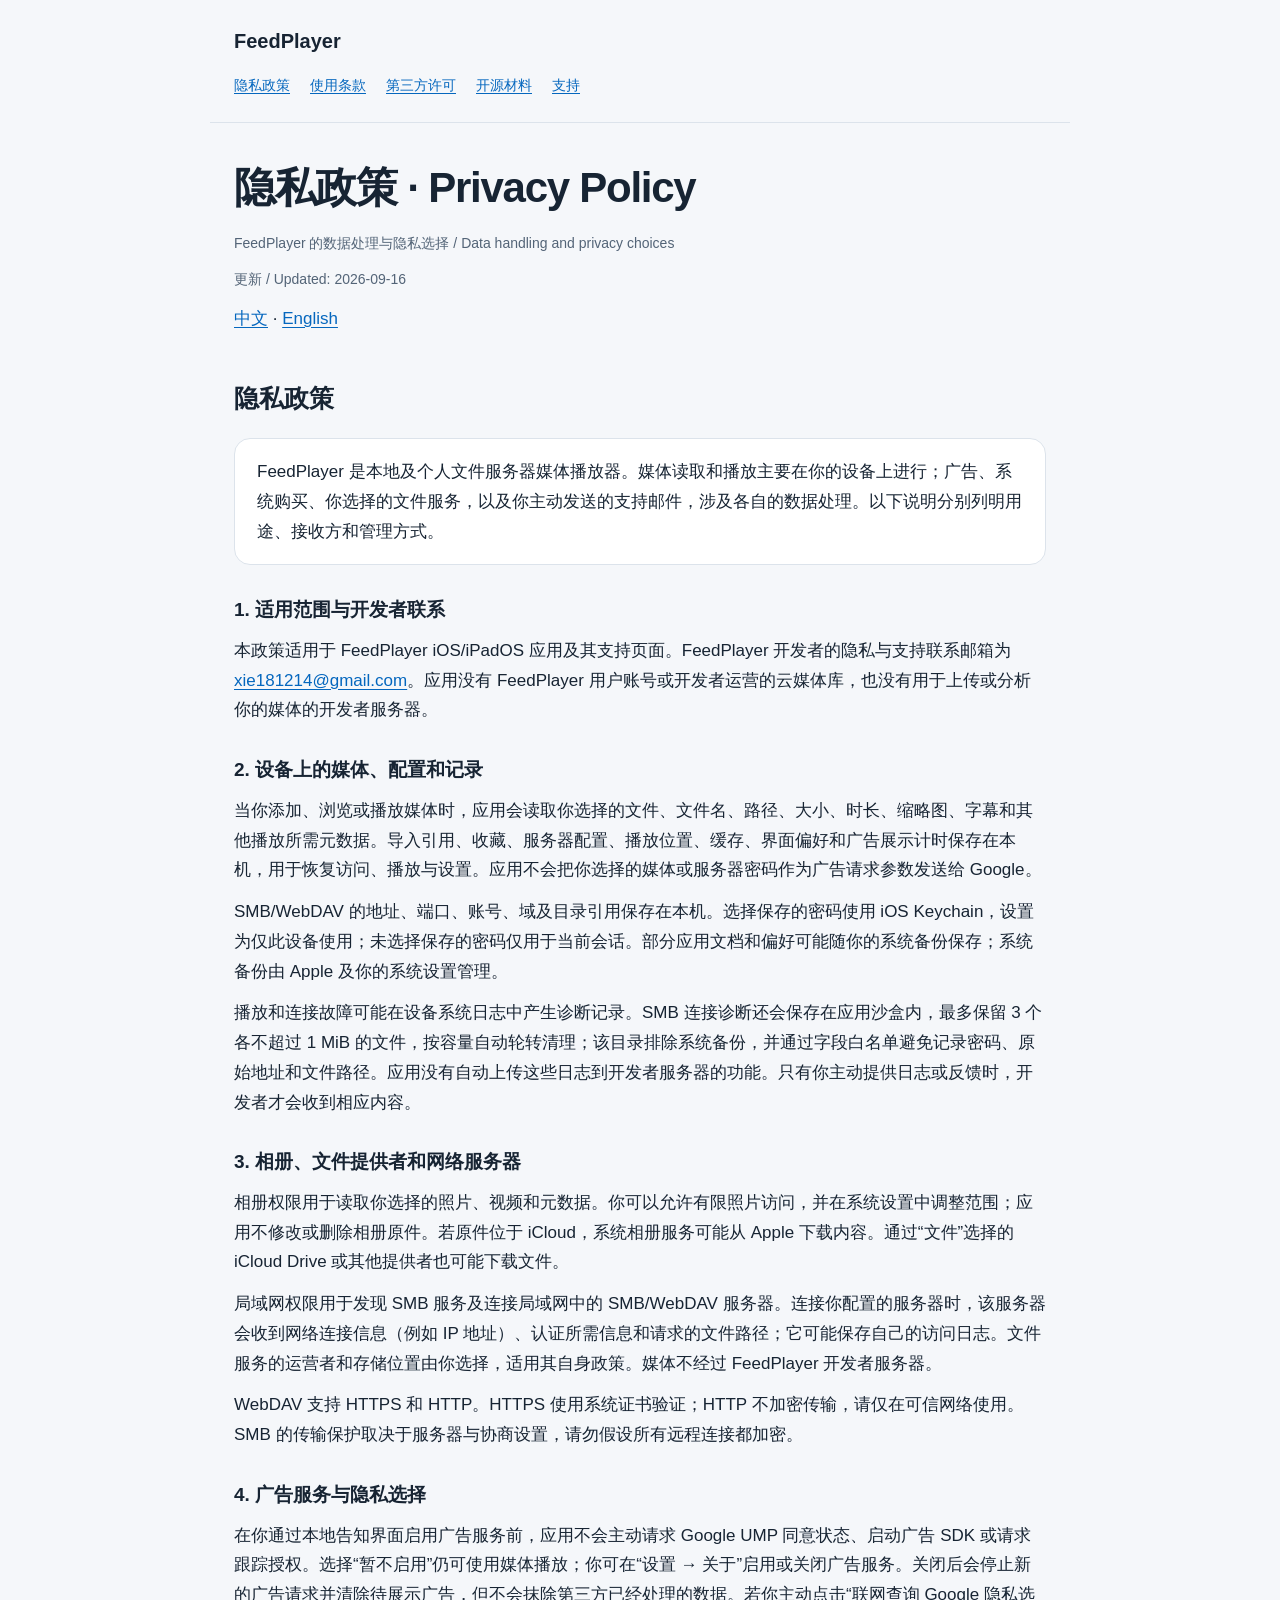
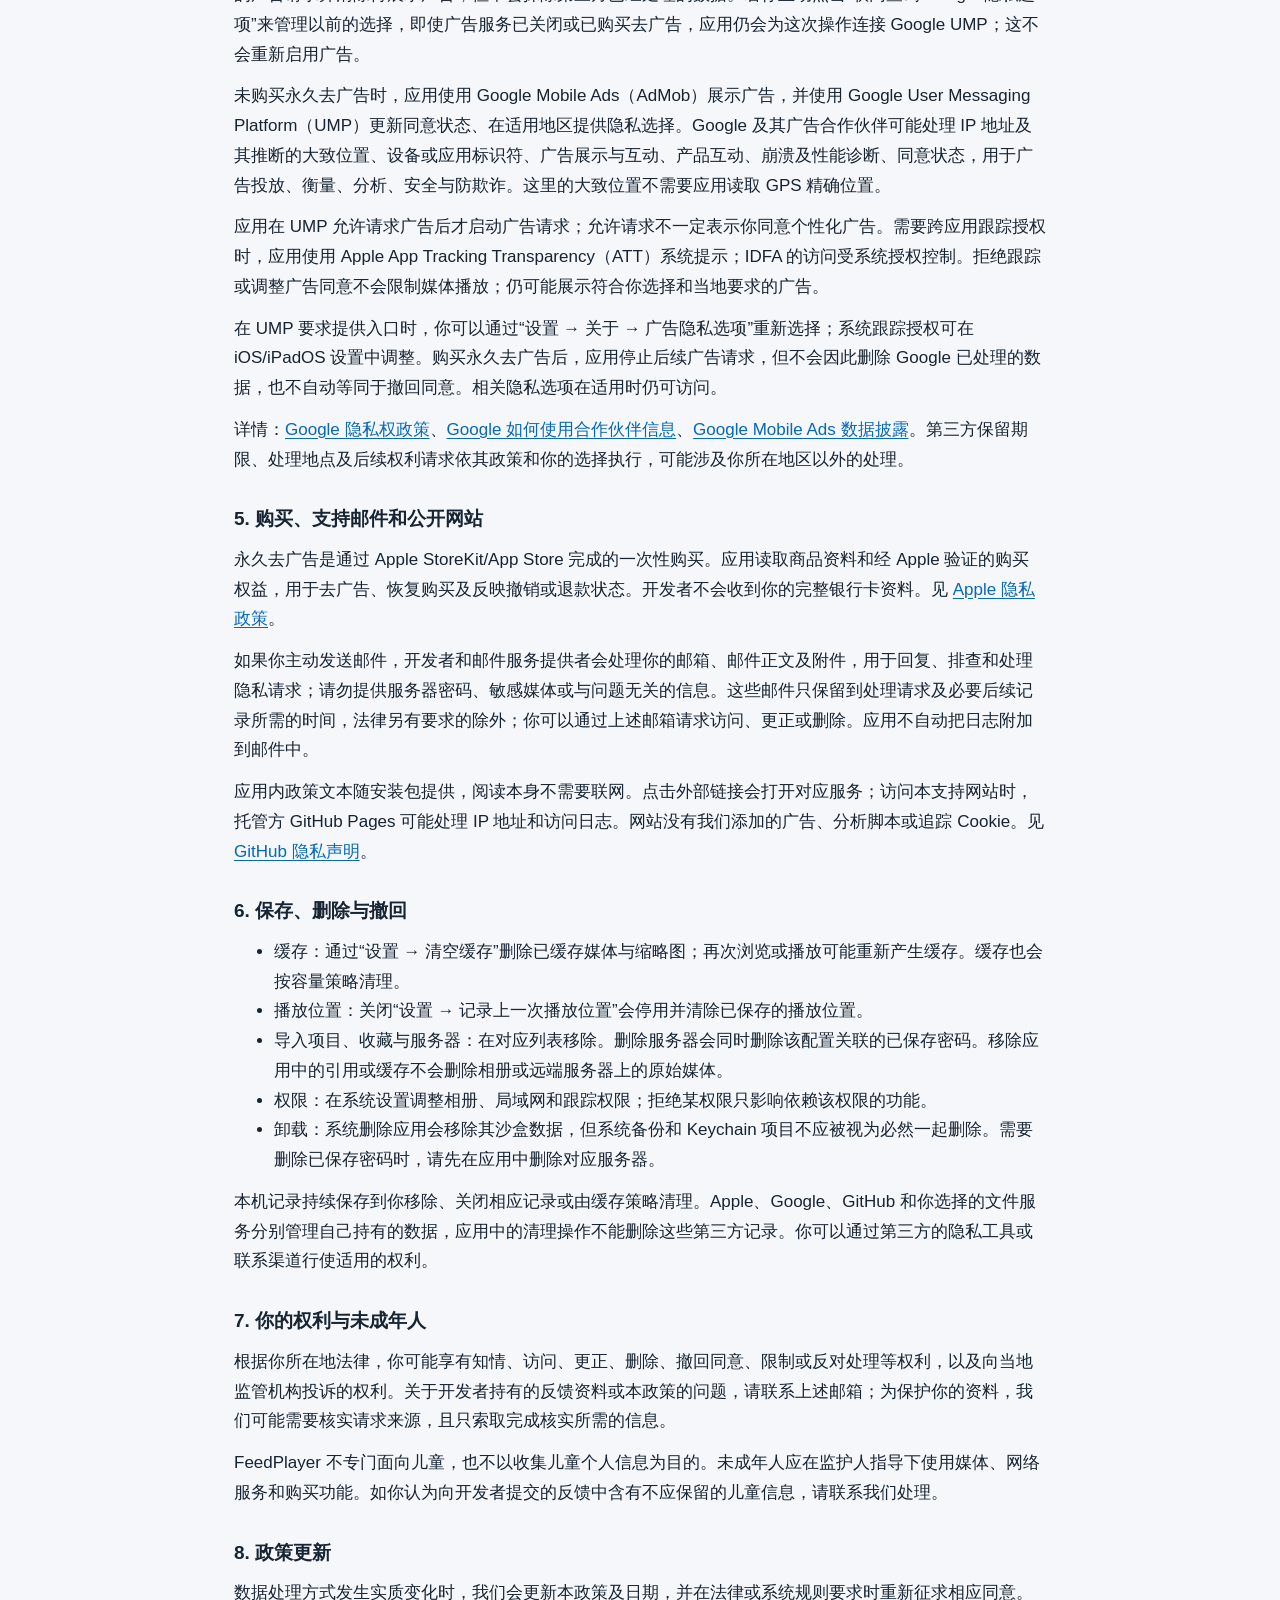
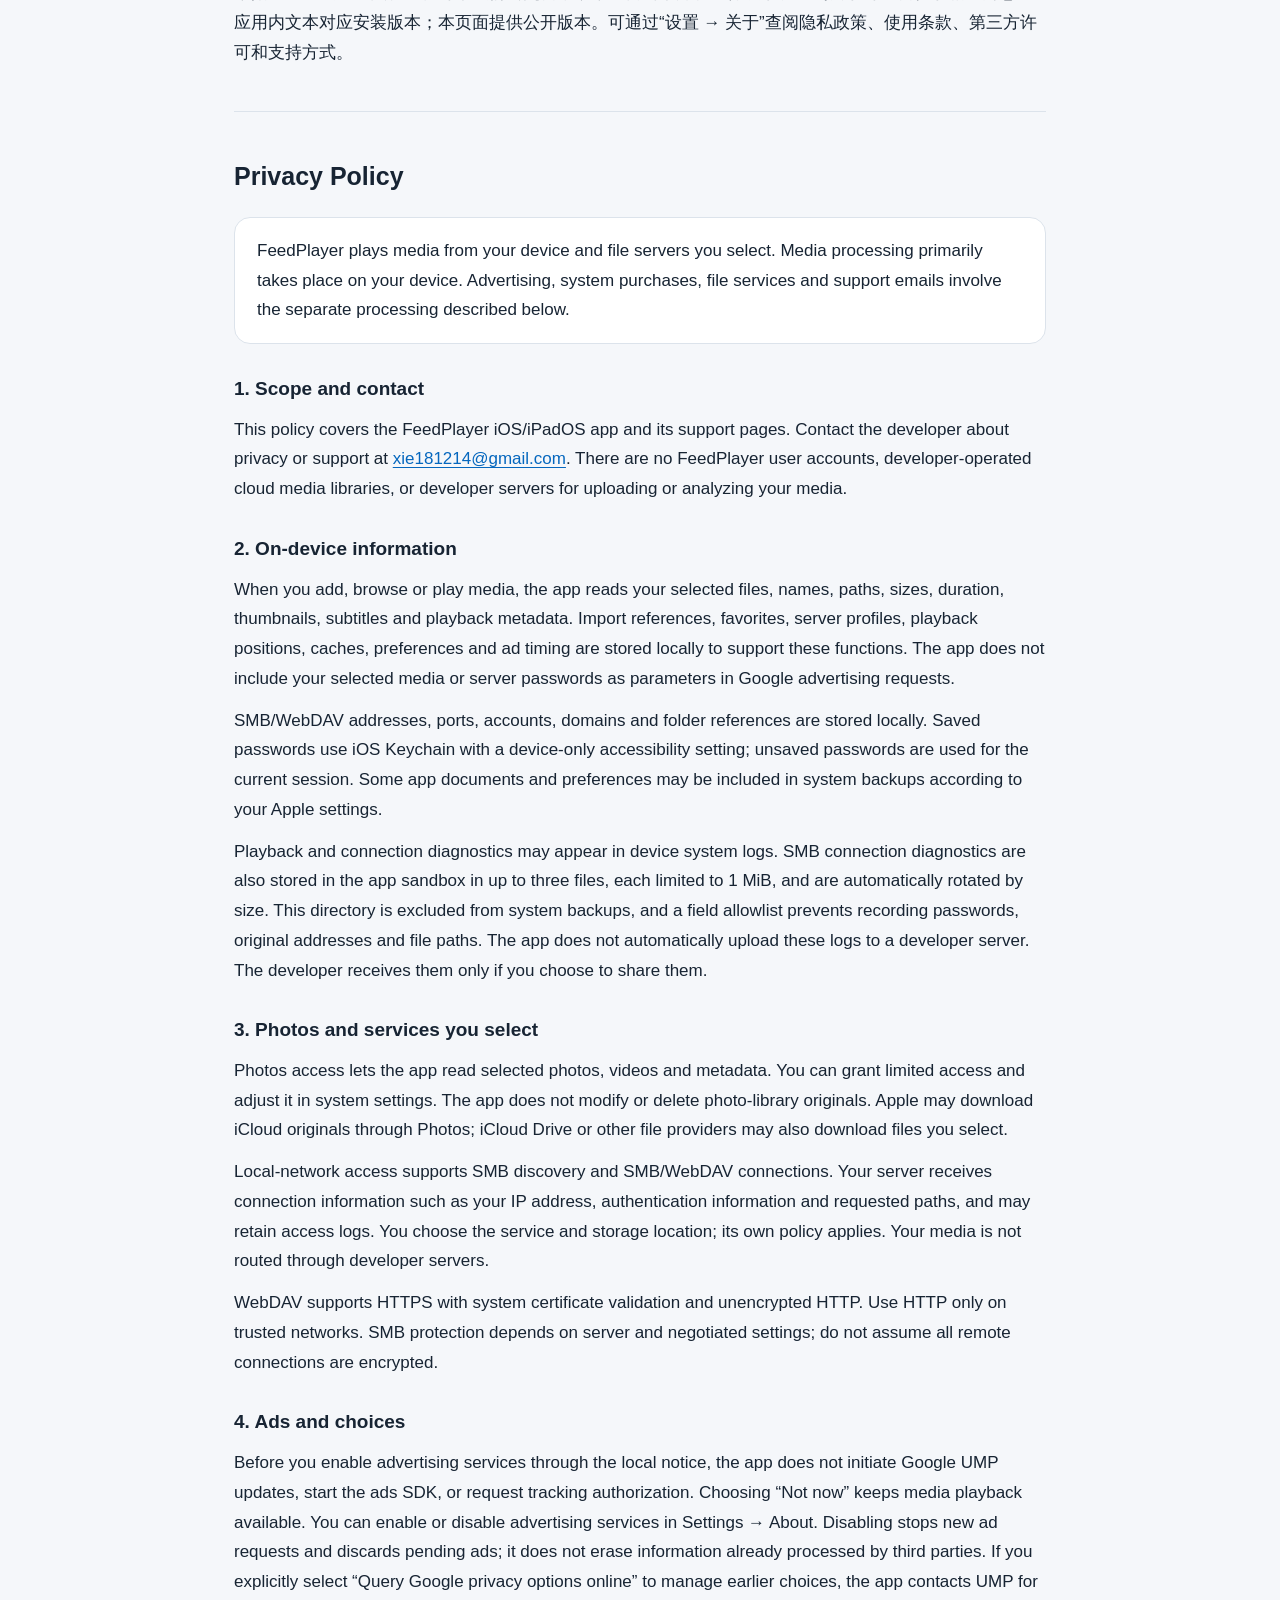
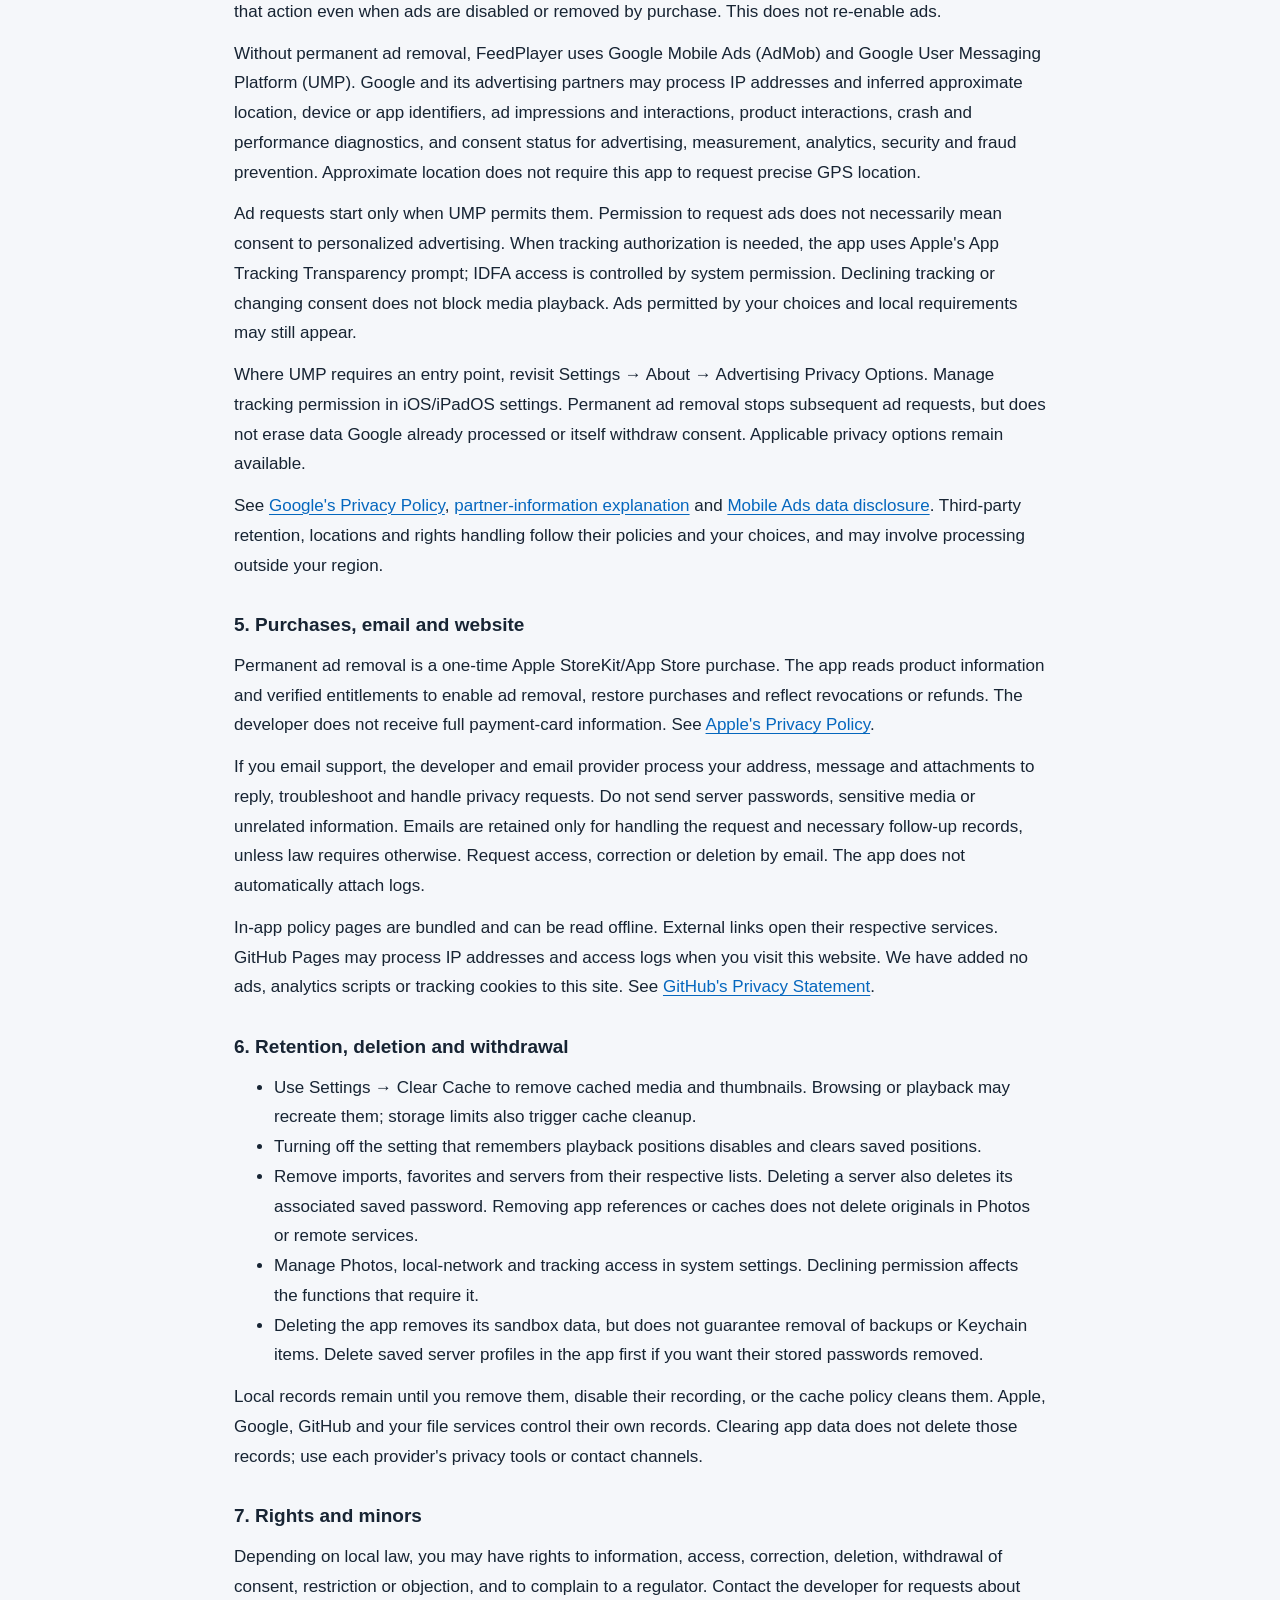
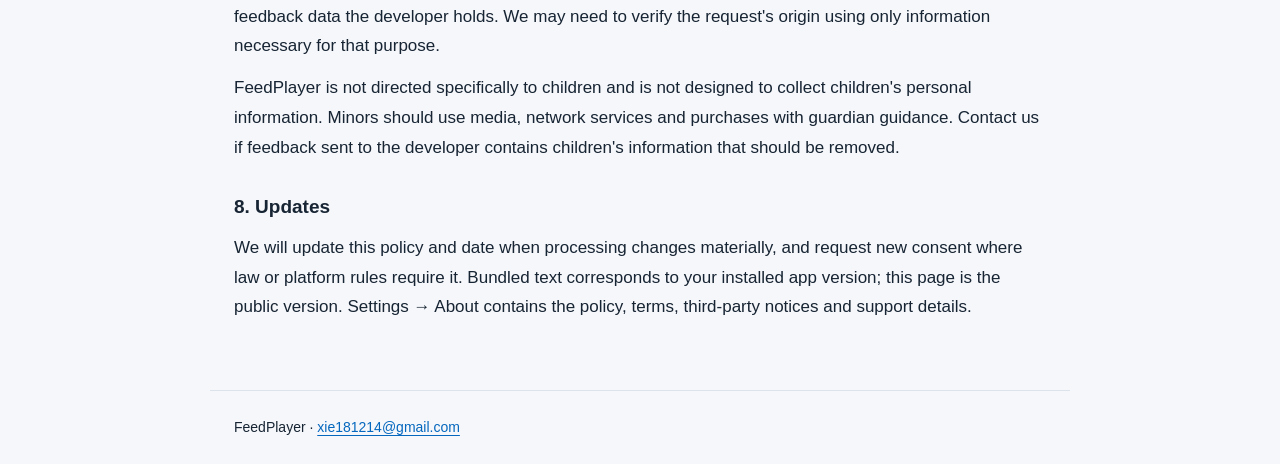
==== index.html @ 8d22f82f "Clarify local diagnostic retention and publish relinking validation" ====
<!doctype html>
<html lang="zh-Hans"><head><meta charset="utf-8"><meta name="viewport" content="width=device-width,initial-scale=1"><meta name="color-scheme" content="light dark"><meta name="description" content="FeedPlayer 的数据处理与隐私选择 / Data handling and privacy choices"><title>FeedPlayer · 隐私政策 · Privacy Policy</title><style>
:root{color-scheme:light dark;--bg:#f5f7fa;--fg:#172433;--muted:#536477;--line:#dce3eb;--link:#0567be;--card:#fff}
*{box-sizing:border-box}body{margin:0;background:var(--bg);color:var(--fg);font:17px/1.75 -apple-system,BlinkMacSystemFont,"Segoe UI",sans-serif}a{color:var(--link);text-underline-offset:3px;overflow-wrap:anywhere}header,main,footer{max-width:860px;margin:auto;padding:24px}header{border-bottom:1px solid var(--line)}nav{display:flex;flex-wrap:wrap;gap:8px 20px;font-size:14px}.brand{display:block;font-size:20px;font-weight:700;margin-bottom:14px;text-decoration:none;color:var(--fg)}main{padding-top:40px;padding-bottom:56px}h1{font-size:clamp(28px,6vw,42px);line-height:1.2;margin:0 0 18px;letter-spacing:-.03em}h2{font-size:25px;line-height:1.3;margin:48px 0 24px}h3{font-size:19px;line-height:1.4;margin:32px 0 12px}p,ul{margin:12px 0}.meta,.muted{color:var(--muted);font-size:14px}.summary{background:var(--card);border:1px solid var(--line);border-radius:16px;padding:18px 22px;margin:24px 0}hr{border:0;border-top:1px solid var(--line);margin:44px 0}footer{border-top:1px solid var(--line);font-size:14px}pre{font:13px/1.65 ui-monospace,SFMono-Regular,Menlo,monospace;white-space:pre-wrap;overflow-wrap:anywhere}details{background:var(--card);border:1px solid var(--line);border-radius:12px;padding:16px;margin:14px 0}summary{cursor:pointer;font-weight:600}table{border-collapse:collapse;width:100%;font-size:14px}td,th{text-align:left;vertical-align:top;border-bottom:1px solid var(--line);padding:12px 6px;overflow-wrap:anywhere}code{overflow-wrap:anywhere}section{scroll-margin-top:20px}@media(prefers-color-scheme:dark){:root{--bg:#111820;--fg:#ecf1f7;--muted:#b1bfce;--line:#344251;--link:#89c6ff;--card:#1a2531}}@media(max-width:480px){header,main,footer{padding-left:20px;padding-right:20px}body{font-size:16px}nav{gap:8px 16px}}
</style></head><body><header><a class="brand" href="index.html">FeedPlayer</a><nav aria-label="合规与支持 / Legal and support"><a href="privacy-policy.html">隐私政策</a><a href="terms-of-use.html">使用条款</a><a href="third-party-notices.html">第三方许可</a><a href="source-offer.html">开源材料</a><a href="support.html">支持</a></nav></header><main><h1>隐私政策 · Privacy Policy</h1><p class="meta">FeedPlayer 的数据处理与隐私选择 / Data handling and privacy choices</p><p class="meta">更新 / Updated: 2026-09-16</p>
<p><a href="#zh">中文</a> · <a href="#en">English</a></p>
<article id="zh" lang="zh-Hans"><h2>隐私政策</h2>
<div class="summary">FeedPlayer 是本地及个人文件服务器媒体播放器。媒体读取和播放主要在你的设备上进行；广告、系统购买、你选择的文件服务，以及你主动发送的支持邮件，涉及各自的数据处理。以下说明分别列明用途、接收方和管理方式。</div>
<section><h3>1. 适用范围与开发者联系</h3><p>本政策适用于 FeedPlayer iOS/iPadOS 应用及其支持页面。FeedPlayer 开发者的隐私与支持联系邮箱为 <a href="mailto:xie181214@gmail.com">xie181214@gmail.com</a>。应用没有 FeedPlayer 用户账号或开发者运营的云媒体库，也没有用于上传或分析你的媒体的开发者服务器。</p></section>
<section><h3>2. 设备上的媒体、配置和记录</h3><p>当你添加、浏览或播放媒体时，应用会读取你选择的文件、文件名、路径、大小、时长、缩略图、字幕和其他播放所需元数据。导入引用、收藏、服务器配置、播放位置、缓存、界面偏好和广告展示计时保存在本机，用于恢复访问、播放与设置。应用不会把你选择的媒体或服务器密码作为广告请求参数发送给 Google。</p><p>SMB/WebDAV 的地址、端口、账号、域及目录引用保存在本机。选择保存的密码使用 iOS Keychain，设置为仅此设备使用；未选择保存的密码仅用于当前会话。部分应用文档和偏好可能随你的系统备份保存；系统备份由 Apple 及你的系统设置管理。</p><p>播放和连接故障可能在设备系统日志中产生诊断记录。SMB 连接诊断还会保存在应用沙盒内，最多保留 3 个各不超过 1 MiB 的文件，按容量自动轮转清理；该目录排除系统备份，并通过字段白名单避免记录密码、原始地址和文件路径。应用没有自动上传这些日志到开发者服务器的功能。只有你主动提供日志或反馈时，开发者才会收到相应内容。</p></section>
<section><h3>3. 相册、文件提供者和网络服务器</h3><p>相册权限用于读取你选择的照片、视频和元数据。你可以允许有限照片访问，并在系统设置中调整范围；应用不修改或删除相册原件。若原件位于 iCloud，系统相册服务可能从 Apple 下载内容。通过“文件”选择的 iCloud Drive 或其他提供者也可能下载文件。</p><p>局域网权限用于发现 SMB 服务及连接局域网中的 SMB/WebDAV 服务器。连接你配置的服务器时，该服务器会收到网络连接信息（例如 IP 地址）、认证所需信息和请求的文件路径；它可能保存自己的访问日志。文件服务的运营者和存储位置由你选择，适用其自身政策。媒体不经过 FeedPlayer 开发者服务器。</p><p>WebDAV 支持 HTTPS 和 HTTP。HTTPS 使用系统证书验证；HTTP 不加密传输，请仅在可信网络使用。SMB 的传输保护取决于服务器与协商设置，请勿假设所有远程连接都加密。</p></section>
<section><h3>4. 广告服务与隐私选择</h3><p>在你通过本地告知界面启用广告服务前，应用不会主动请求 Google UMP 同意状态、启动广告 SDK 或请求跟踪授权。选择“暂不启用”仍可使用媒体播放；你可在“设置 → 关于”启用或关闭广告服务。关闭后会停止新的广告请求并清除待展示广告，但不会抹除第三方已经处理的数据。若你主动点击“联网查询 Google 隐私选项”来管理以前的选择，即使广告服务已关闭或已购买去广告，应用仍会为这次操作连接 Google UMP；这不会重新启用广告。</p><p>未购买永久去广告时，应用使用 Google Mobile Ads（AdMob）展示广告，并使用 Google User Messaging Platform（UMP）更新同意状态、在适用地区提供隐私选择。Google 及其广告合作伙伴可能处理 IP 地址及其推断的大致位置、设备或应用标识符、广告展示与互动、产品互动、崩溃及性能诊断、同意状态，用于广告投放、衡量、分析、安全与防欺诈。这里的大致位置不需要应用读取 GPS 精确位置。</p><p>应用在 UMP 允许请求广告后才启动广告请求；允许请求不一定表示你同意个性化广告。需要跨应用跟踪授权时，应用使用 Apple App Tracking Transparency（ATT）系统提示；IDFA 的访问受系统授权控制。拒绝跟踪或调整广告同意不会限制媒体播放；仍可能展示符合你选择和当地要求的广告。</p><p>在 UMP 要求提供入口时，你可以通过“设置 → 关于 → 广告隐私选项”重新选择；系统跟踪授权可在 iOS/iPadOS 设置中调整。购买永久去广告后，应用停止后续广告请求，但不会因此删除 Google 已处理的数据，也不自动等同于撤回同意。相关隐私选项在适用时仍可访问。</p><p>详情：<a href="https://policies.google.com/privacy">Google 隐私权政策</a>、<a href="https://policies.google.com/technologies/partner-sites">Google 如何使用合作伙伴信息</a>、<a href="https://developers.google.com/admob/ios/privacy/data-disclosure">Google Mobile Ads 数据披露</a>。第三方保留期限、处理地点及后续权利请求依其政策和你的选择执行，可能涉及你所在地区以外的处理。</p></section>
<section><h3>5. 购买、支持邮件和公开网站</h3><p>永久去广告是通过 Apple StoreKit/App Store 完成的一次性购买。应用读取商品资料和经 Apple 验证的购买权益，用于去广告、恢复购买及反映撤销或退款状态。开发者不会收到你的完整银行卡资料。见 <a href="https://www.apple.com/legal/privacy/">Apple 隐私政策</a>。</p><p>如果你主动发送邮件，开发者和邮件服务提供者会处理你的邮箱、邮件正文及附件，用于回复、排查和处理隐私请求；请勿提供服务器密码、敏感媒体或与问题无关的信息。这些邮件只保留到处理请求及必要后续记录所需的时间，法律另有要求的除外；你可以通过上述邮箱请求访问、更正或删除。应用不自动把日志附加到邮件中。</p><p>应用内政策文本随安装包提供，阅读本身不需要联网。点击外部链接会打开对应服务；访问本支持网站时，托管方 GitHub Pages 可能处理 IP 地址和访问日志。网站没有我们添加的广告、分析脚本或追踪 Cookie。见 <a href="https://docs.github.com/en/site-policy/privacy-policies/github-general-privacy-statement">GitHub 隐私声明</a>。</p></section>
<section><h3>6. 保存、删除与撤回</h3><ul><li>缓存：通过“设置 → 清空缓存”删除已缓存媒体与缩略图；再次浏览或播放可能重新产生缓存。缓存也会按容量策略清理。</li><li>播放位置：关闭“设置 → 记录上一次播放位置”会停用并清除已保存的播放位置。</li><li>导入项目、收藏与服务器：在对应列表移除。删除服务器会同时删除该配置关联的已保存密码。移除应用中的引用或缓存不会删除相册或远端服务器上的原始媒体。</li><li>权限：在系统设置调整相册、局域网和跟踪权限；拒绝某权限只影响依赖该权限的功能。</li><li>卸载：系统删除应用会移除其沙盒数据，但系统备份和 Keychain 项目不应被视为必然一起删除。需要删除已保存密码时，请先在应用中删除对应服务器。</li></ul><p>本机记录持续保存到你移除、关闭相应记录或由缓存策略清理。Apple、Google、GitHub 和你选择的文件服务分别管理自己持有的数据，应用中的清理操作不能删除这些第三方记录。你可以通过第三方的隐私工具或联系渠道行使适用的权利。</p></section>
<section><h3>7. 你的权利与未成年人</h3><p>根据你所在地法律，你可能享有知情、访问、更正、删除、撤回同意、限制或反对处理等权利，以及向当地监管机构投诉的权利。关于开发者持有的反馈资料或本政策的问题，请联系上述邮箱；为保护你的资料，我们可能需要核实请求来源，且只索取完成核实所需的信息。</p><p>FeedPlayer 不专门面向儿童，也不以收集儿童个人信息为目的。未成年人应在监护人指导下使用媒体、网络服务和购买功能。如你认为向开发者提交的反馈中含有不应保留的儿童信息，请联系我们处理。</p></section>
<section><h3>8. 政策更新</h3><p>数据处理方式发生实质变化时，我们会更新本政策及日期，并在法律或系统规则要求时重新征求相应同意。应用内文本对应安装版本；本页面提供公开版本。可通过“设置 → 关于”查阅隐私政策、使用条款、第三方许可和支持方式。</p></section></article>
<hr><article id="en" lang="en"><h2>Privacy Policy</h2>
<div class="summary">FeedPlayer plays media from your device and file servers you select. Media processing primarily takes place on your device. Advertising, system purchases, file services and support emails involve the separate processing described below.</div>
<section><h3>1. Scope and contact</h3><p>This policy covers the FeedPlayer iOS/iPadOS app and its support pages. Contact the developer about privacy or support at <a href="mailto:xie181214@gmail.com">xie181214@gmail.com</a>. There are no FeedPlayer user accounts, developer-operated cloud media libraries, or developer servers for uploading or analyzing your media.</p></section>
<section><h3>2. On-device information</h3><p>When you add, browse or play media, the app reads your selected files, names, paths, sizes, duration, thumbnails, subtitles and playback metadata. Import references, favorites, server profiles, playback positions, caches, preferences and ad timing are stored locally to support these functions. The app does not include your selected media or server passwords as parameters in Google advertising requests.</p><p>SMB/WebDAV addresses, ports, accounts, domains and folder references are stored locally. Saved passwords use iOS Keychain with a device-only accessibility setting; unsaved passwords are used for the current session. Some app documents and preferences may be included in system backups according to your Apple settings.</p><p>Playback and connection diagnostics may appear in device system logs. SMB connection diagnostics are also stored in the app sandbox in up to three files, each limited to 1 MiB, and are automatically rotated by size. This directory is excluded from system backups, and a field allowlist prevents recording passwords, original addresses and file paths. The app does not automatically upload these logs to a developer server. The developer receives them only if you choose to share them.</p></section>
<section><h3>3. Photos and services you select</h3><p>Photos access lets the app read selected photos, videos and metadata. You can grant limited access and adjust it in system settings. The app does not modify or delete photo-library originals. Apple may download iCloud originals through Photos; iCloud Drive or other file providers may also download files you select.</p><p>Local-network access supports SMB discovery and SMB/WebDAV connections. Your server receives connection information such as your IP address, authentication information and requested paths, and may retain access logs. You choose the service and storage location; its own policy applies. Your media is not routed through developer servers.</p><p>WebDAV supports HTTPS with system certificate validation and unencrypted HTTP. Use HTTP only on trusted networks. SMB protection depends on server and negotiated settings; do not assume all remote connections are encrypted.</p></section>
<section><h3>4. Ads and choices</h3><p>Before you enable advertising services through the local notice, the app does not initiate Google UMP updates, start the ads SDK, or request tracking authorization. Choosing “Not now” keeps media playback available. You can enable or disable advertising services in Settings → About. Disabling stops new ad requests and discards pending ads; it does not erase information already processed by third parties. If you explicitly select “Query Google privacy options online” to manage earlier choices, the app contacts UMP for that action even when ads are disabled or removed by purchase. This does not re-enable ads.</p><p>Without permanent ad removal, FeedPlayer uses Google Mobile Ads (AdMob) and Google User Messaging Platform (UMP). Google and its advertising partners may process IP addresses and inferred approximate location, device or app identifiers, ad impressions and interactions, product interactions, crash and performance diagnostics, and consent status for advertising, measurement, analytics, security and fraud prevention. Approximate location does not require this app to request precise GPS location.</p><p>Ad requests start only when UMP permits them. Permission to request ads does not necessarily mean consent to personalized advertising. When tracking authorization is needed, the app uses Apple's App Tracking Transparency prompt; IDFA access is controlled by system permission. Declining tracking or changing consent does not block media playback. Ads permitted by your choices and local requirements may still appear.</p><p>Where UMP requires an entry point, revisit Settings → About → Advertising Privacy Options. Manage tracking permission in iOS/iPadOS settings. Permanent ad removal stops subsequent ad requests, but does not erase data Google already processed or itself withdraw consent. Applicable privacy options remain available.</p><p>See <a href="https://policies.google.com/privacy">Google's Privacy Policy</a>, <a href="https://policies.google.com/technologies/partner-sites">partner-information explanation</a> and <a href="https://developers.google.com/admob/ios/privacy/data-disclosure">Mobile Ads data disclosure</a>. Third-party retention, locations and rights handling follow their policies and your choices, and may involve processing outside your region.</p></section>
<section><h3>5. Purchases, email and website</h3><p>Permanent ad removal is a one-time Apple StoreKit/App Store purchase. The app reads product information and verified entitlements to enable ad removal, restore purchases and reflect revocations or refunds. The developer does not receive full payment-card information. See <a href="https://www.apple.com/legal/privacy/">Apple's Privacy Policy</a>.</p><p>If you email support, the developer and email provider process your address, message and attachments to reply, troubleshoot and handle privacy requests. Do not send server passwords, sensitive media or unrelated information. Emails are retained only for handling the request and necessary follow-up records, unless law requires otherwise. Request access, correction or deletion by email. The app does not automatically attach logs.</p><p>In-app policy pages are bundled and can be read offline. External links open their respective services. GitHub Pages may process IP addresses and access logs when you visit this website. We have added no ads, analytics scripts or tracking cookies to this site. See <a href="https://docs.github.com/en/site-policy/privacy-policies/github-general-privacy-statement">GitHub's Privacy Statement</a>.</p></section>
<section><h3>6. Retention, deletion and withdrawal</h3><ul><li>Use Settings → Clear Cache to remove cached media and thumbnails. Browsing or playback may recreate them; storage limits also trigger cache cleanup.</li><li>Turning off the setting that remembers playback positions disables and clears saved positions.</li><li>Remove imports, favorites and servers from their respective lists. Deleting a server also deletes its associated saved password. Removing app references or caches does not delete originals in Photos or remote services.</li><li>Manage Photos, local-network and tracking access in system settings. Declining permission affects the functions that require it.</li><li>Deleting the app removes its sandbox data, but does not guarantee removal of backups or Keychain items. Delete saved server profiles in the app first if you want their stored passwords removed.</li></ul><p>Local records remain until you remove them, disable their recording, or the cache policy cleans them. Apple, Google, GitHub and your file services control their own records. Clearing app data does not delete those records; use each provider's privacy tools or contact channels.</p></section>
<section><h3>7. Rights and minors</h3><p>Depending on local law, you may have rights to information, access, correction, deletion, withdrawal of consent, restriction or objection, and to complain to a regulator. Contact the developer for requests about feedback data the developer holds. We may need to verify the request's origin using only information necessary for that purpose.</p><p>FeedPlayer is not directed specifically to children and is not designed to collect children's personal information. Minors should use media, network services and purchases with guardian guidance. Contact us if feedback sent to the developer contains children's information that should be removed.</p></section>
<section><h3>8. Updates</h3><p>We will update this policy and date when processing changes materially, and request new consent where law or platform rules require it. Bundled text corresponds to your installed app version; this page is the public version. Settings → About contains the policy, terms, third-party notices and support details.</p></section></article>
</main><footer>FeedPlayer · <a href="mailto:xie181214@gmail.com">xie181214@gmail.com</a></footer></body></html>
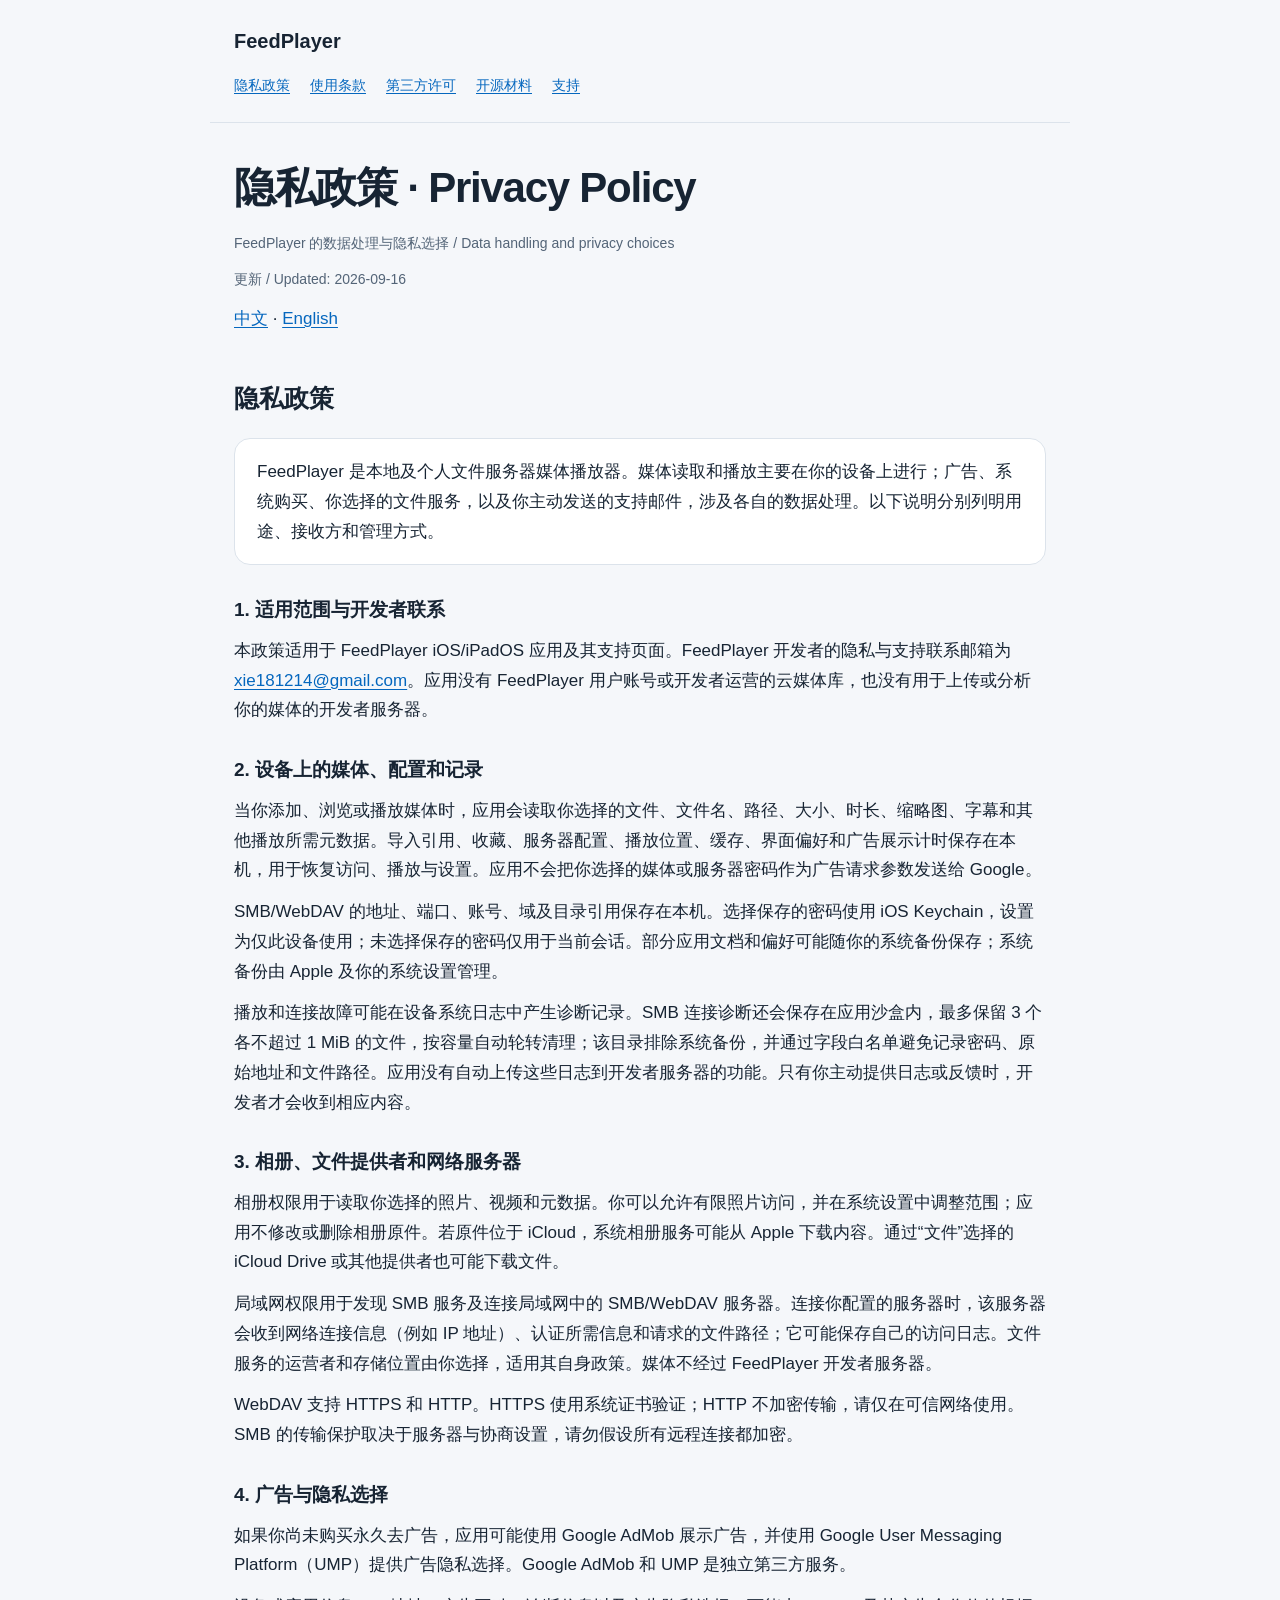
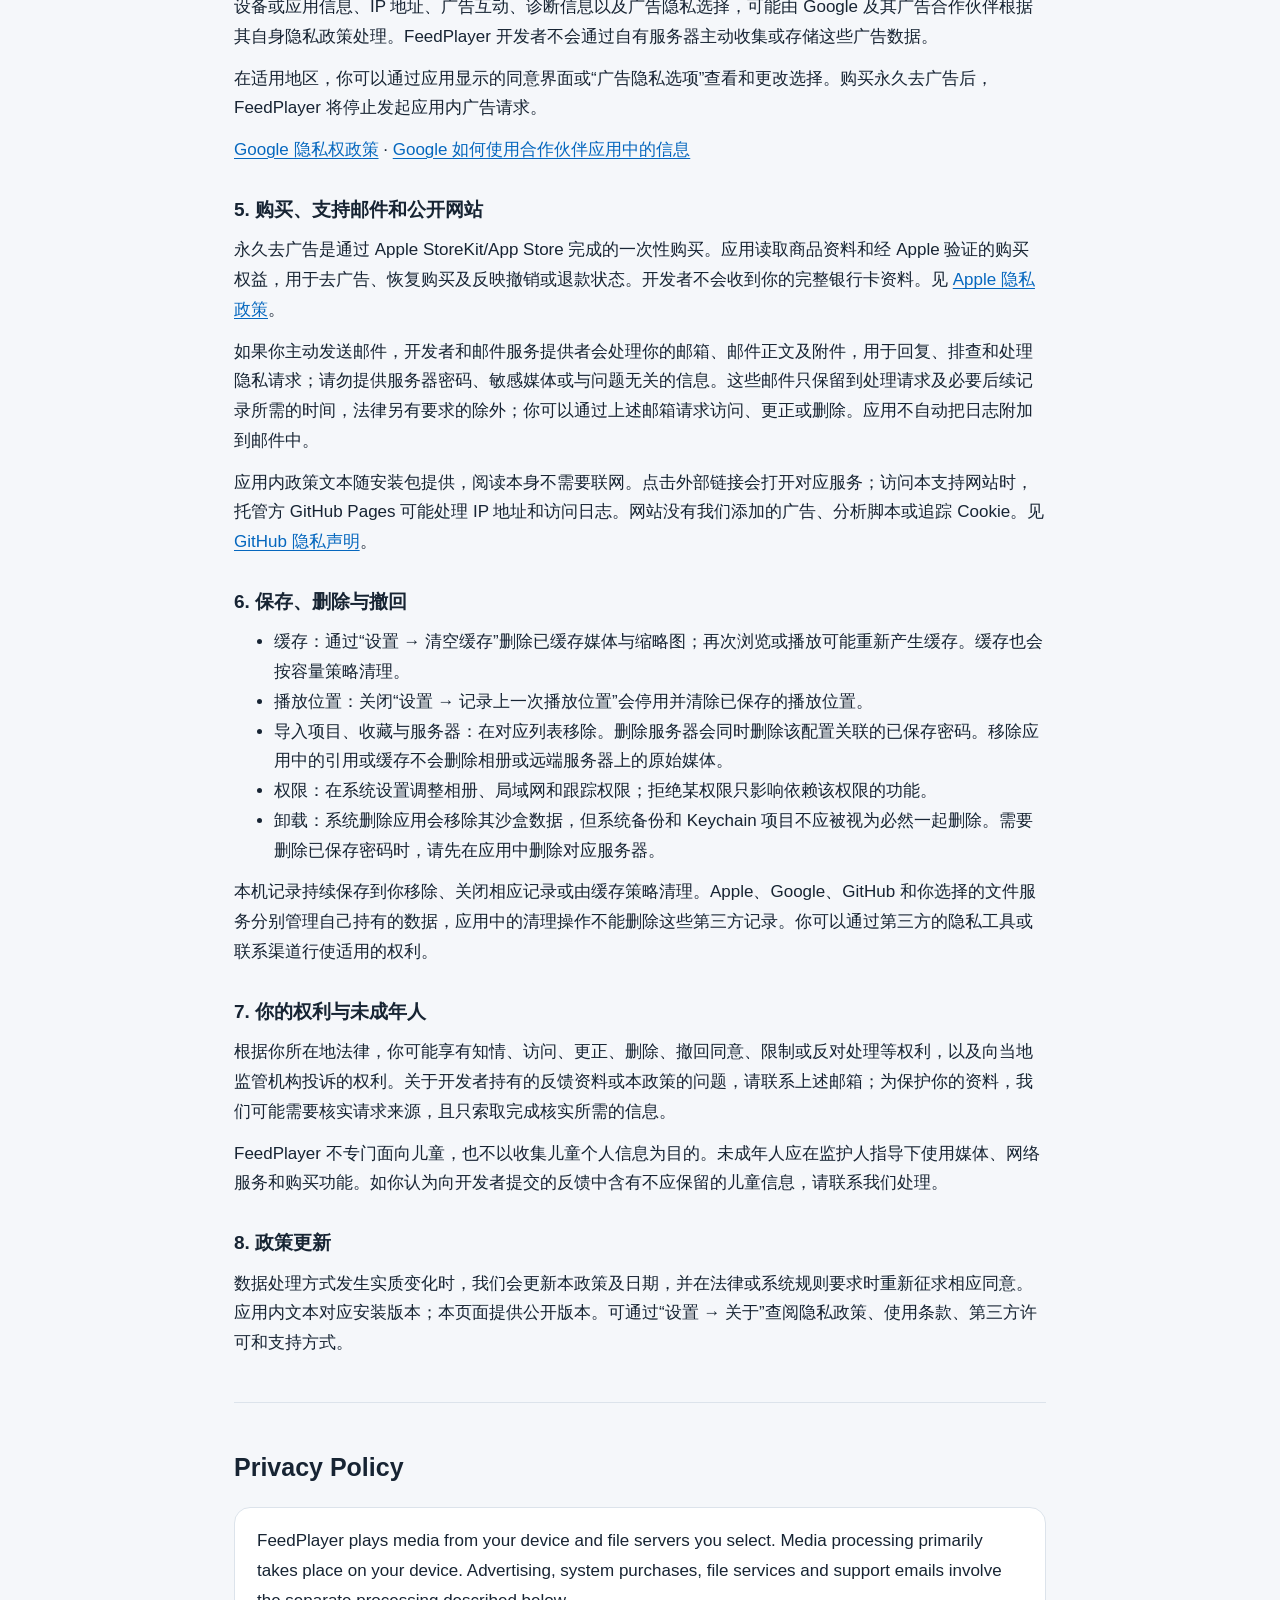
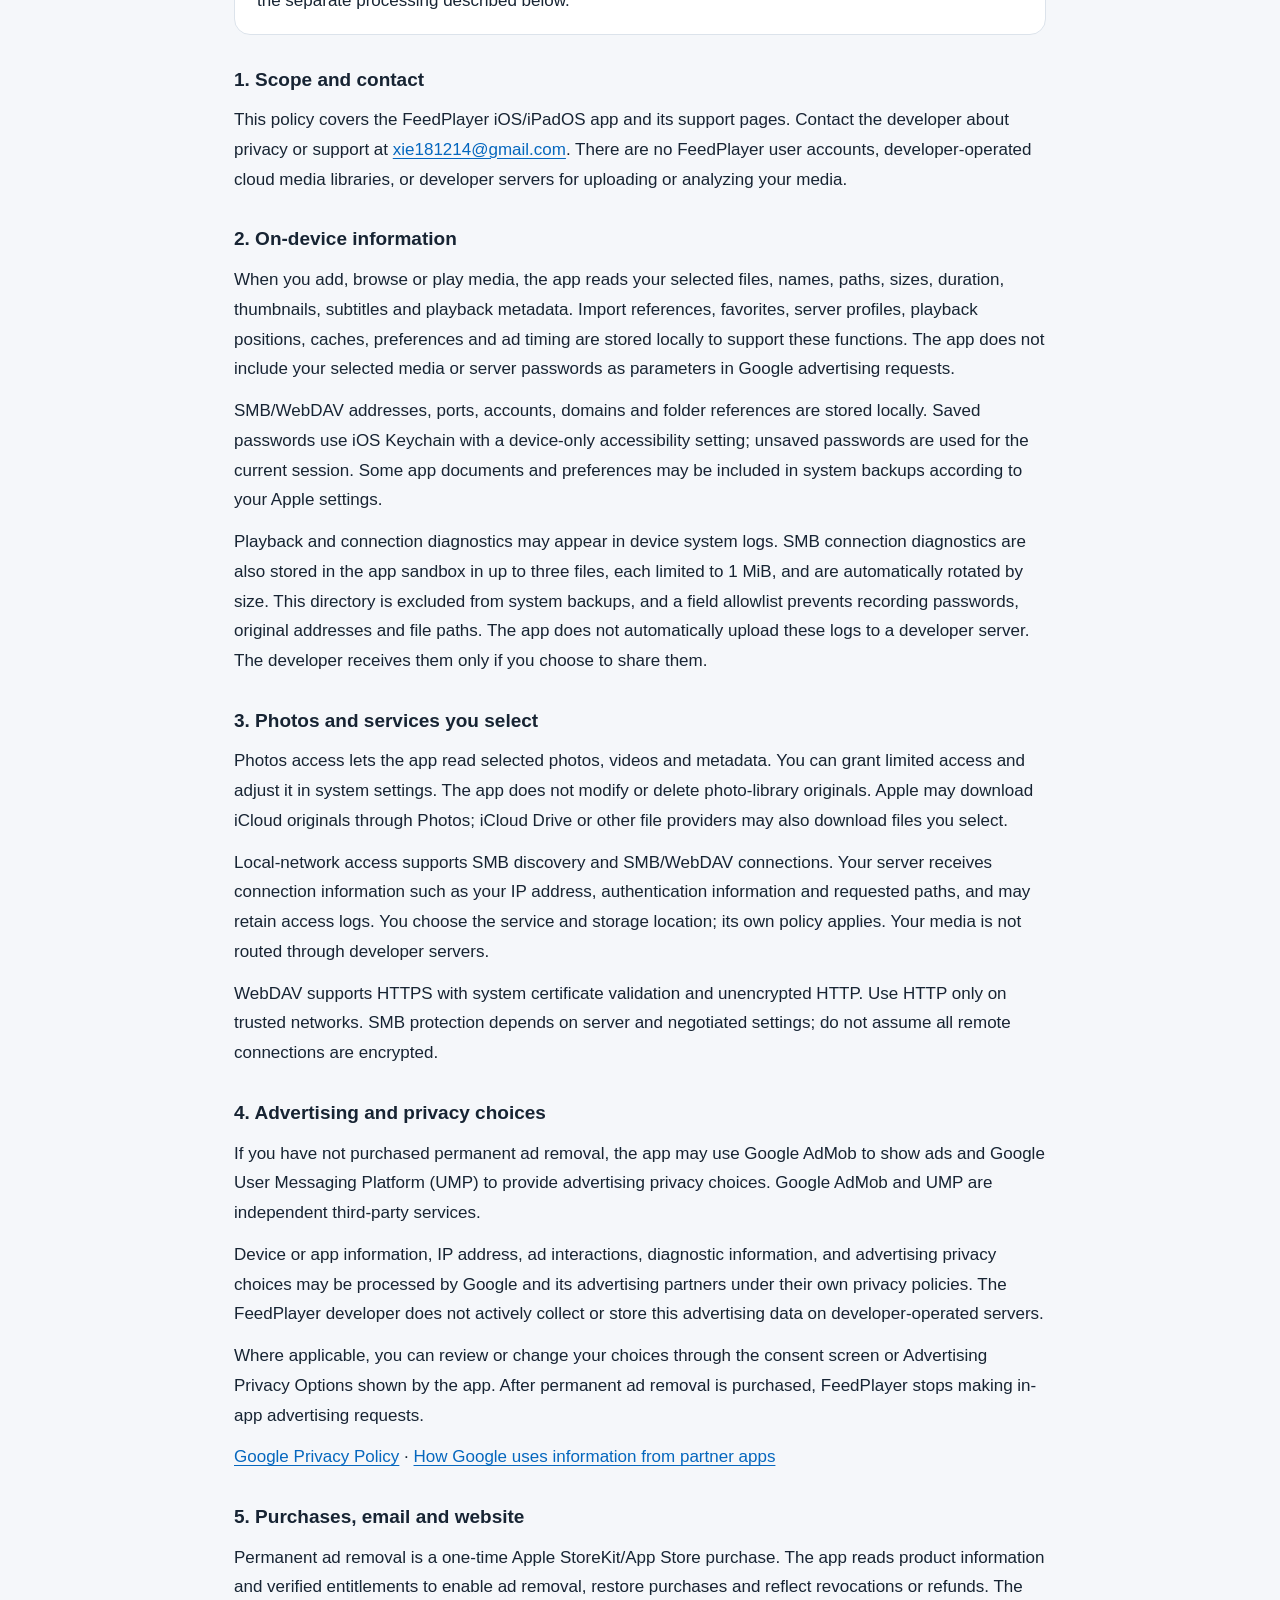
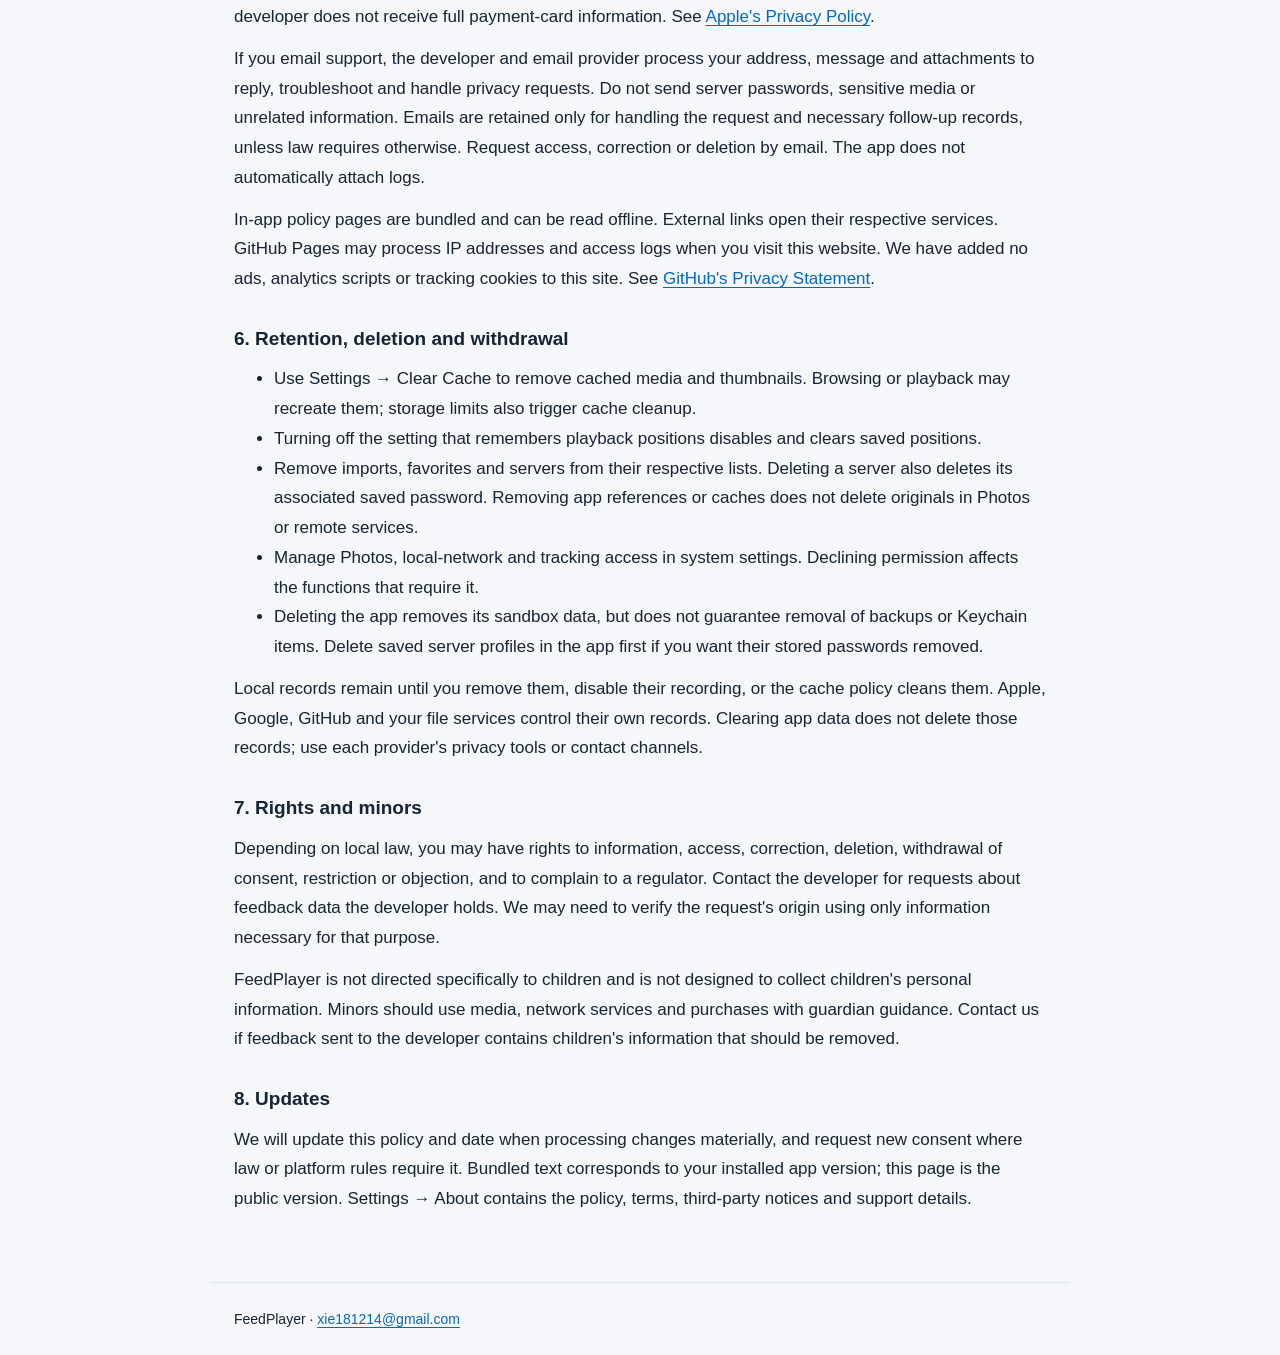
==== commit 5e3a4804: "Restore prior advertising disclosures and settings entry" ====
--- a/index.html
+++ b/index.html
@@ -9,7 +9,13 @@
 <section><h3>1. 适用范围与开发者联系</h3><p>本政策适用于 FeedPlayer iOS/iPadOS 应用及其支持页面。FeedPlayer 开发者的隐私与支持联系邮箱为 <a href="mailto:xie181214@gmail.com">xie181214@gmail.com</a>。应用没有 FeedPlayer 用户账号或开发者运营的云媒体库，也没有用于上传或分析你的媒体的开发者服务器。</p></section>
 <section><h3>2. 设备上的媒体、配置和记录</h3><p>当你添加、浏览或播放媒体时，应用会读取你选择的文件、文件名、路径、大小、时长、缩略图、字幕和其他播放所需元数据。导入引用、收藏、服务器配置、播放位置、缓存、界面偏好和广告展示计时保存在本机，用于恢复访问、播放与设置。应用不会把你选择的媒体或服务器密码作为广告请求参数发送给 Google。</p><p>SMB/WebDAV 的地址、端口、账号、域及目录引用保存在本机。选择保存的密码使用 iOS Keychain，设置为仅此设备使用；未选择保存的密码仅用于当前会话。部分应用文档和偏好可能随你的系统备份保存；系统备份由 Apple 及你的系统设置管理。</p><p>播放和连接故障可能在设备系统日志中产生诊断记录。SMB 连接诊断还会保存在应用沙盒内，最多保留 3 个各不超过 1 MiB 的文件，按容量自动轮转清理；该目录排除系统备份，并通过字段白名单避免记录密码、原始地址和文件路径。应用没有自动上传这些日志到开发者服务器的功能。只有你主动提供日志或反馈时，开发者才会收到相应内容。</p></section>
 <section><h3>3. 相册、文件提供者和网络服务器</h3><p>相册权限用于读取你选择的照片、视频和元数据。你可以允许有限照片访问，并在系统设置中调整范围；应用不修改或删除相册原件。若原件位于 iCloud，系统相册服务可能从 Apple 下载内容。通过“文件”选择的 iCloud Drive 或其他提供者也可能下载文件。</p><p>局域网权限用于发现 SMB 服务及连接局域网中的 SMB/WebDAV 服务器。连接你配置的服务器时，该服务器会收到网络连接信息（例如 IP 地址）、认证所需信息和请求的文件路径；它可能保存自己的访问日志。文件服务的运营者和存储位置由你选择，适用其自身政策。媒体不经过 FeedPlayer 开发者服务器。</p><p>WebDAV 支持 HTTPS 和 HTTP。HTTPS 使用系统证书验证；HTTP 不加密传输，请仅在可信网络使用。SMB 的传输保护取决于服务器与协商设置，请勿假设所有远程连接都加密。</p></section>
-<section><h3>4. 广告服务与隐私选择</h3><p>在你通过本地告知界面启用广告服务前，应用不会主动请求 Google UMP 同意状态、启动广告 SDK 或请求跟踪授权。选择“暂不启用”仍可使用媒体播放；你可在“设置 → 关于”启用或关闭广告服务。关闭后会停止新的广告请求并清除待展示广告，但不会抹除第三方已经处理的数据。若你主动点击“联网查询 Google 隐私选项”来管理以前的选择，即使广告服务已关闭或已购买去广告，应用仍会为这次操作连接 Google UMP；这不会重新启用广告。</p><p>未购买永久去广告时，应用使用 Google Mobile Ads（AdMob）展示广告，并使用 Google User Messaging Platform（UMP）更新同意状态、在适用地区提供隐私选择。Google 及其广告合作伙伴可能处理 IP 地址及其推断的大致位置、设备或应用标识符、广告展示与互动、产品互动、崩溃及性能诊断、同意状态，用于广告投放、衡量、分析、安全与防欺诈。这里的大致位置不需要应用读取 GPS 精确位置。</p><p>应用在 UMP 允许请求广告后才启动广告请求；允许请求不一定表示你同意个性化广告。需要跨应用跟踪授权时，应用使用 Apple App Tracking Transparency（ATT）系统提示；IDFA 的访问受系统授权控制。拒绝跟踪或调整广告同意不会限制媒体播放；仍可能展示符合你选择和当地要求的广告。</p><p>在 UMP 要求提供入口时，你可以通过“设置 → 关于 → 广告隐私选项”重新选择；系统跟踪授权可在 iOS/iPadOS 设置中调整。购买永久去广告后，应用停止后续广告请求，但不会因此删除 Google 已处理的数据，也不自动等同于撤回同意。相关隐私选项在适用时仍可访问。</p><p>详情：<a href="https://policies.google.com/privacy">Google 隐私权政策</a>、<a href="https://policies.google.com/technologies/partner-sites">Google 如何使用合作伙伴信息</a>、<a href="https://developers.google.com/admob/ios/privacy/data-disclosure">Google Mobile Ads 数据披露</a>。第三方保留期限、处理地点及后续权利请求依其政策和你的选择执行，可能涉及你所在地区以外的处理。</p></section>
+<section>
+          <h3>4. 广告与隐私选择</h3>
+          <p>如果你尚未购买永久去广告，应用可能使用 Google AdMob 展示广告，并使用 Google User Messaging Platform（UMP）提供广告隐私选择。Google AdMob 和 UMP 是独立第三方服务。</p>
+          <p>设备或应用信息、IP 地址、广告互动、诊断信息以及广告隐私选择，可能由 Google 及其广告合作伙伴根据其自身隐私政策处理。FeedPlayer 开发者不会通过自有服务器主动收集或存储这些广告数据。</p>
+          <p>在适用地区，你可以通过应用显示的同意界面或“广告隐私选项”查看和更改选择。购买永久去广告后，FeedPlayer 将停止发起应用内广告请求。</p>
+          <p><a href="https://policies.google.com/privacy">Google 隐私权政策</a> · <a href="https://policies.google.com/technologies/partner-sites">Google 如何使用合作伙伴应用中的信息</a></p>
+        </section>
 <section><h3>5. 购买、支持邮件和公开网站</h3><p>永久去广告是通过 Apple StoreKit/App Store 完成的一次性购买。应用读取商品资料和经 Apple 验证的购买权益，用于去广告、恢复购买及反映撤销或退款状态。开发者不会收到你的完整银行卡资料。见 <a href="https://www.apple.com/legal/privacy/">Apple 隐私政策</a>。</p><p>如果你主动发送邮件，开发者和邮件服务提供者会处理你的邮箱、邮件正文及附件，用于回复、排查和处理隐私请求；请勿提供服务器密码、敏感媒体或与问题无关的信息。这些邮件只保留到处理请求及必要后续记录所需的时间，法律另有要求的除外；你可以通过上述邮箱请求访问、更正或删除。应用不自动把日志附加到邮件中。</p><p>应用内政策文本随安装包提供，阅读本身不需要联网。点击外部链接会打开对应服务；访问本支持网站时，托管方 GitHub Pages 可能处理 IP 地址和访问日志。网站没有我们添加的广告、分析脚本或追踪 Cookie。见 <a href="https://docs.github.com/en/site-policy/privacy-policies/github-general-privacy-statement">GitHub 隐私声明</a>。</p></section>
 <section><h3>6. 保存、删除与撤回</h3><ul><li>缓存：通过“设置 → 清空缓存”删除已缓存媒体与缩略图；再次浏览或播放可能重新产生缓存。缓存也会按容量策略清理。</li><li>播放位置：关闭“设置 → 记录上一次播放位置”会停用并清除已保存的播放位置。</li><li>导入项目、收藏与服务器：在对应列表移除。删除服务器会同时删除该配置关联的已保存密码。移除应用中的引用或缓存不会删除相册或远端服务器上的原始媒体。</li><li>权限：在系统设置调整相册、局域网和跟踪权限；拒绝某权限只影响依赖该权限的功能。</li><li>卸载：系统删除应用会移除其沙盒数据，但系统备份和 Keychain 项目不应被视为必然一起删除。需要删除已保存密码时，请先在应用中删除对应服务器。</li></ul><p>本机记录持续保存到你移除、关闭相应记录或由缓存策略清理。Apple、Google、GitHub 和你选择的文件服务分别管理自己持有的数据，应用中的清理操作不能删除这些第三方记录。你可以通过第三方的隐私工具或联系渠道行使适用的权利。</p></section>
 <section><h3>7. 你的权利与未成年人</h3><p>根据你所在地法律，你可能享有知情、访问、更正、删除、撤回同意、限制或反对处理等权利，以及向当地监管机构投诉的权利。关于开发者持有的反馈资料或本政策的问题，请联系上述邮箱；为保护你的资料，我们可能需要核实请求来源，且只索取完成核实所需的信息。</p><p>FeedPlayer 不专门面向儿童，也不以收集儿童个人信息为目的。未成年人应在监护人指导下使用媒体、网络服务和购买功能。如你认为向开发者提交的反馈中含有不应保留的儿童信息，请联系我们处理。</p></section>
@@ -19,7 +25,13 @@
 <section><h3>1. Scope and contact</h3><p>This policy covers the FeedPlayer iOS/iPadOS app and its support pages. Contact the developer about privacy or support at <a href="mailto:xie181214@gmail.com">xie181214@gmail.com</a>. There are no FeedPlayer user accounts, developer-operated cloud media libraries, or developer servers for uploading or analyzing your media.</p></section>
 <section><h3>2. On-device information</h3><p>When you add, browse or play media, the app reads your selected files, names, paths, sizes, duration, thumbnails, subtitles and playback metadata. Import references, favorites, server profiles, playback positions, caches, preferences and ad timing are stored locally to support these functions. The app does not include your selected media or server passwords as parameters in Google advertising requests.</p><p>SMB/WebDAV addresses, ports, accounts, domains and folder references are stored locally. Saved passwords use iOS Keychain with a device-only accessibility setting; unsaved passwords are used for the current session. Some app documents and preferences may be included in system backups according to your Apple settings.</p><p>Playback and connection diagnostics may appear in device system logs. SMB connection diagnostics are also stored in the app sandbox in up to three files, each limited to 1 MiB, and are automatically rotated by size. This directory is excluded from system backups, and a field allowlist prevents recording passwords, original addresses and file paths. The app does not automatically upload these logs to a developer server. The developer receives them only if you choose to share them.</p></section>
 <section><h3>3. Photos and services you select</h3><p>Photos access lets the app read selected photos, videos and metadata. You can grant limited access and adjust it in system settings. The app does not modify or delete photo-library originals. Apple may download iCloud originals through Photos; iCloud Drive or other file providers may also download files you select.</p><p>Local-network access supports SMB discovery and SMB/WebDAV connections. Your server receives connection information such as your IP address, authentication information and requested paths, and may retain access logs. You choose the service and storage location; its own policy applies. Your media is not routed through developer servers.</p><p>WebDAV supports HTTPS with system certificate validation and unencrypted HTTP. Use HTTP only on trusted networks. SMB protection depends on server and negotiated settings; do not assume all remote connections are encrypted.</p></section>
-<section><h3>4. Ads and choices</h3><p>Before you enable advertising services through the local notice, the app does not initiate Google UMP updates, start the ads SDK, or request tracking authorization. Choosing “Not now” keeps media playback available. You can enable or disable advertising services in Settings → About. Disabling stops new ad requests and discards pending ads; it does not erase information already processed by third parties. If you explicitly select “Query Google privacy options online” to manage earlier choices, the app contacts UMP for that action even when ads are disabled or removed by purchase. This does not re-enable ads.</p><p>Without permanent ad removal, FeedPlayer uses Google Mobile Ads (AdMob) and Google User Messaging Platform (UMP). Google and its advertising partners may process IP addresses and inferred approximate location, device or app identifiers, ad impressions and interactions, product interactions, crash and performance diagnostics, and consent status for advertising, measurement, analytics, security and fraud prevention. Approximate location does not require this app to request precise GPS location.</p><p>Ad requests start only when UMP permits them. Permission to request ads does not necessarily mean consent to personalized advertising. When tracking authorization is needed, the app uses Apple's App Tracking Transparency prompt; IDFA access is controlled by system permission. Declining tracking or changing consent does not block media playback. Ads permitted by your choices and local requirements may still appear.</p><p>Where UMP requires an entry point, revisit Settings → About → Advertising Privacy Options. Manage tracking permission in iOS/iPadOS settings. Permanent ad removal stops subsequent ad requests, but does not erase data Google already processed or itself withdraw consent. Applicable privacy options remain available.</p><p>See <a href="https://policies.google.com/privacy">Google's Privacy Policy</a>, <a href="https://policies.google.com/technologies/partner-sites">partner-information explanation</a> and <a href="https://developers.google.com/admob/ios/privacy/data-disclosure">Mobile Ads data disclosure</a>. Third-party retention, locations and rights handling follow their policies and your choices, and may involve processing outside your region.</p></section>
+<section>
+          <h3>4. Advertising and privacy choices</h3>
+          <p>If you have not purchased permanent ad removal, the app may use Google AdMob to show ads and Google User Messaging Platform (UMP) to provide advertising privacy choices. Google AdMob and UMP are independent third-party services.</p>
+          <p>Device or app information, IP address, ad interactions, diagnostic information, and advertising privacy choices may be processed by Google and its advertising partners under their own privacy policies. The FeedPlayer developer does not actively collect or store this advertising data on developer-operated servers.</p>
+          <p>Where applicable, you can review or change your choices through the consent screen or Advertising Privacy Options shown by the app. After permanent ad removal is purchased, FeedPlayer stops making in-app advertising requests.</p>
+          <p><a href="https://policies.google.com/privacy">Google Privacy Policy</a> · <a href="https://policies.google.com/technologies/partner-sites">How Google uses information from partner apps</a></p>
+        </section>
 <section><h3>5. Purchases, email and website</h3><p>Permanent ad removal is a one-time Apple StoreKit/App Store purchase. The app reads product information and verified entitlements to enable ad removal, restore purchases and reflect revocations or refunds. The developer does not receive full payment-card information. See <a href="https://www.apple.com/legal/privacy/">Apple's Privacy Policy</a>.</p><p>If you email support, the developer and email provider process your address, message and attachments to reply, troubleshoot and handle privacy requests. Do not send server passwords, sensitive media or unrelated information. Emails are retained only for handling the request and necessary follow-up records, unless law requires otherwise. Request access, correction or deletion by email. The app does not automatically attach logs.</p><p>In-app policy pages are bundled and can be read offline. External links open their respective services. GitHub Pages may process IP addresses and access logs when you visit this website. We have added no ads, analytics scripts or tracking cookies to this site. See <a href="https://docs.github.com/en/site-policy/privacy-policies/github-general-privacy-statement">GitHub's Privacy Statement</a>.</p></section>
 <section><h3>6. Retention, deletion and withdrawal</h3><ul><li>Use Settings → Clear Cache to remove cached media and thumbnails. Browsing or playback may recreate them; storage limits also trigger cache cleanup.</li><li>Turning off the setting that remembers playback positions disables and clears saved positions.</li><li>Remove imports, favorites and servers from their respective lists. Deleting a server also deletes its associated saved password. Removing app references or caches does not delete originals in Photos or remote services.</li><li>Manage Photos, local-network and tracking access in system settings. Declining permission affects the functions that require it.</li><li>Deleting the app removes its sandbox data, but does not guarantee removal of backups or Keychain items. Delete saved server profiles in the app first if you want their stored passwords removed.</li></ul><p>Local records remain until you remove them, disable their recording, or the cache policy cleans them. Apple, Google, GitHub and your file services control their own records. Clearing app data does not delete those records; use each provider's privacy tools or contact channels.</p></section>
 <section><h3>7. Rights and minors</h3><p>Depending on local law, you may have rights to information, access, correction, deletion, withdrawal of consent, restriction or objection, and to complain to a regulator. Contact the developer for requests about feedback data the developer holds. We may need to verify the request's origin using only information necessary for that purpose.</p><p>FeedPlayer is not directed specifically to children and is not designed to collect children's personal information. Minors should use media, network services and purchases with guardian guidance. Contact us if feedback sent to the developer contains children's information that should be removed.</p></section>
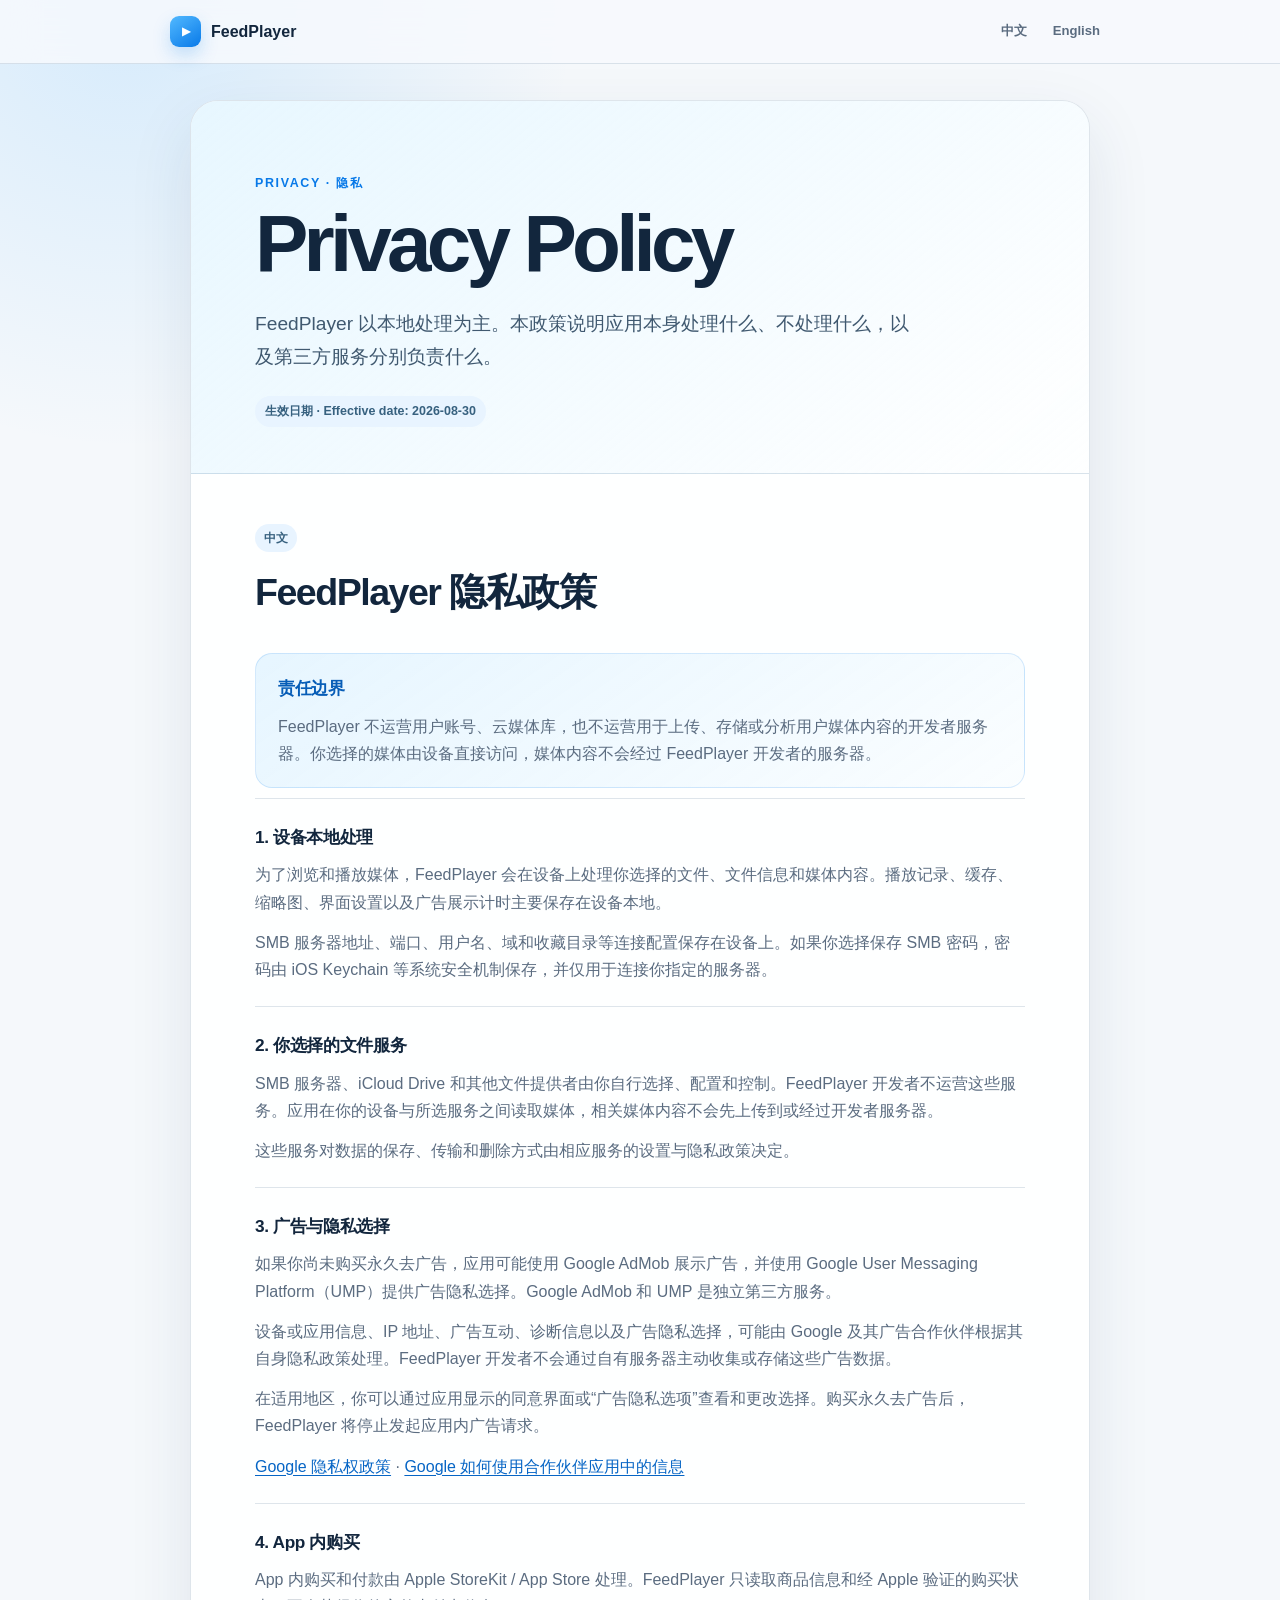
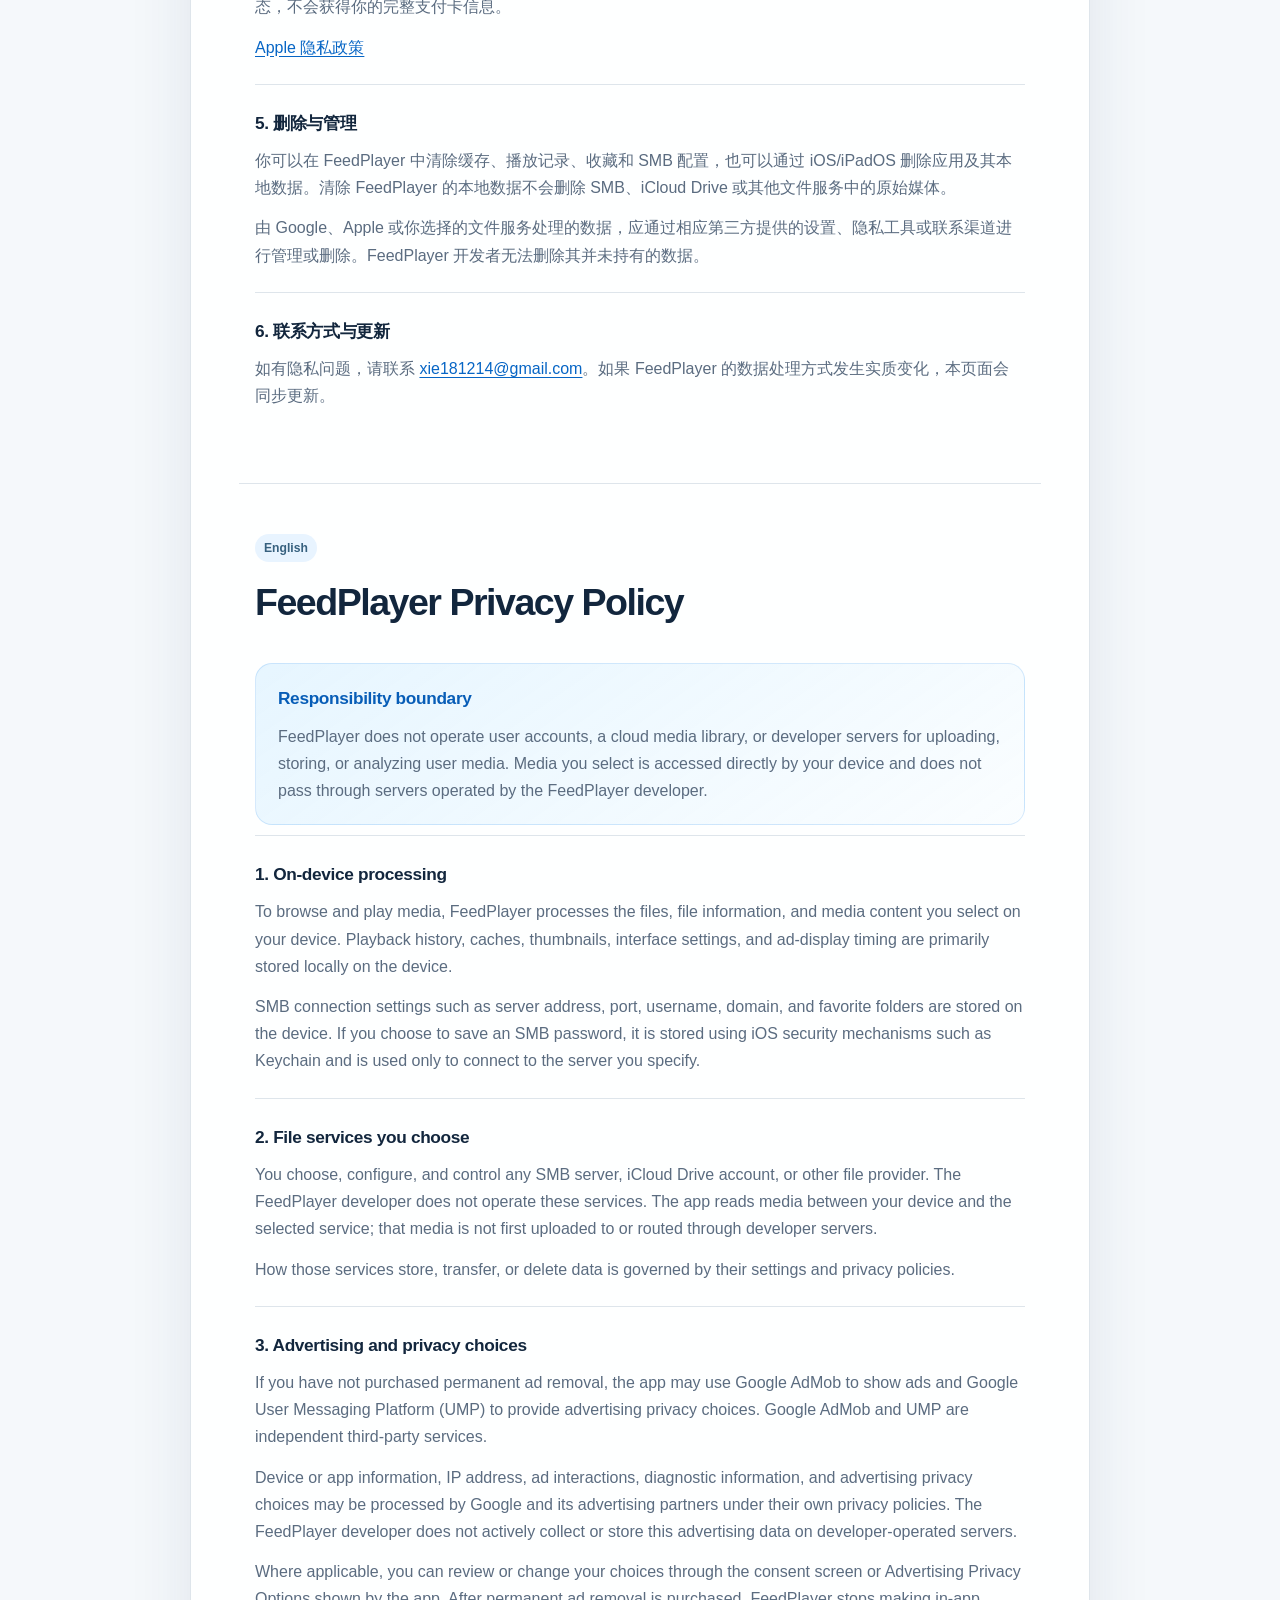
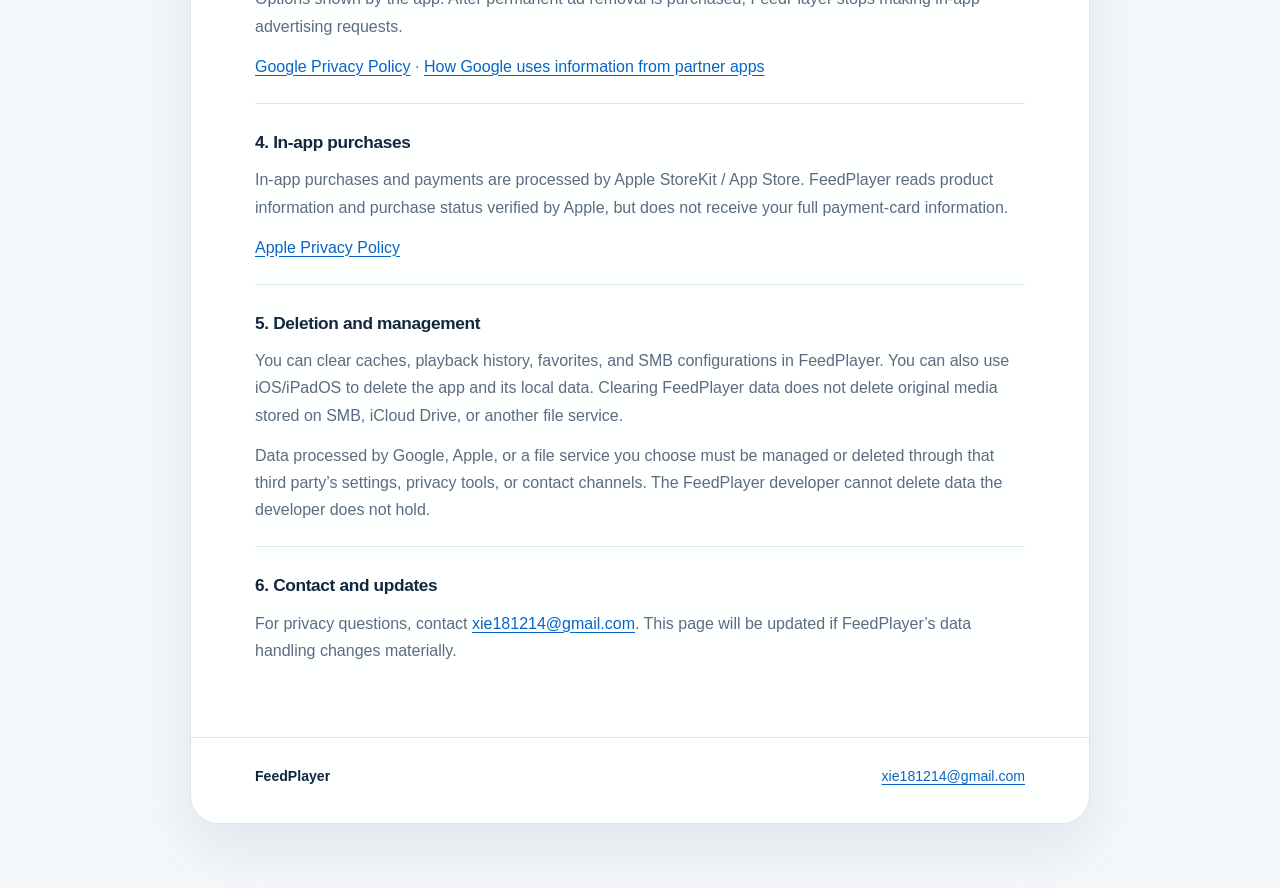
==== commit 11a51537: "Restore original privacy policy wording and design" ====
--- a/index.html
+++ b/index.html
@@ -1,39 +1,131 @@
 <!doctype html>
-<html lang="zh-Hans"><head><meta charset="utf-8"><meta name="viewport" content="width=device-width,initial-scale=1"><meta name="color-scheme" content="light dark"><meta name="description" content="FeedPlayer 的数据处理与隐私选择 / Data handling and privacy choices"><title>FeedPlayer · 隐私政策 · Privacy Policy</title><style>
-:root{color-scheme:light dark;--bg:#f5f7fa;--fg:#172433;--muted:#536477;--line:#dce3eb;--link:#0567be;--card:#fff}
-*{box-sizing:border-box}body{margin:0;background:var(--bg);color:var(--fg);font:17px/1.75 -apple-system,BlinkMacSystemFont,"Segoe UI",sans-serif}a{color:var(--link);text-underline-offset:3px;overflow-wrap:anywhere}header,main,footer{max-width:860px;margin:auto;padding:24px}header{border-bottom:1px solid var(--line)}nav{display:flex;flex-wrap:wrap;gap:8px 20px;font-size:14px}.brand{display:block;font-size:20px;font-weight:700;margin-bottom:14px;text-decoration:none;color:var(--fg)}main{padding-top:40px;padding-bottom:56px}h1{font-size:clamp(28px,6vw,42px);line-height:1.2;margin:0 0 18px;letter-spacing:-.03em}h2{font-size:25px;line-height:1.3;margin:48px 0 24px}h3{font-size:19px;line-height:1.4;margin:32px 0 12px}p,ul{margin:12px 0}.meta,.muted{color:var(--muted);font-size:14px}.summary{background:var(--card);border:1px solid var(--line);border-radius:16px;padding:18px 22px;margin:24px 0}hr{border:0;border-top:1px solid var(--line);margin:44px 0}footer{border-top:1px solid var(--line);font-size:14px}pre{font:13px/1.65 ui-monospace,SFMono-Regular,Menlo,monospace;white-space:pre-wrap;overflow-wrap:anywhere}details{background:var(--card);border:1px solid var(--line);border-radius:12px;padding:16px;margin:14px 0}summary{cursor:pointer;font-weight:600}table{border-collapse:collapse;width:100%;font-size:14px}td,th{text-align:left;vertical-align:top;border-bottom:1px solid var(--line);padding:12px 6px;overflow-wrap:anywhere}code{overflow-wrap:anywhere}section{scroll-margin-top:20px}@media(prefers-color-scheme:dark){:root{--bg:#111820;--fg:#ecf1f7;--muted:#b1bfce;--line:#344251;--link:#89c6ff;--card:#1a2531}}@media(max-width:480px){header,main,footer{padding-left:20px;padding-right:20px}body{font-size:16px}nav{gap:8px 16px}}
-</style></head><body><header><a class="brand" href="index.html">FeedPlayer</a><nav aria-label="合规与支持 / Legal and support"><a href="privacy-policy.html">隐私政策</a><a href="terms-of-use.html">使用条款</a><a href="third-party-notices.html">第三方许可</a><a href="source-offer.html">开源材料</a><a href="support.html">支持</a></nav></header><main><h1>隐私政策 · Privacy Policy</h1><p class="meta">FeedPlayer 的数据处理与隐私选择 / Data handling and privacy choices</p><p class="meta">更新 / Updated: 2026-09-16</p>
-<p><a href="#zh">中文</a> · <a href="#en">English</a></p>
-<article id="zh" lang="zh-Hans"><h2>隐私政策</h2>
-<div class="summary">FeedPlayer 是本地及个人文件服务器媒体播放器。媒体读取和播放主要在你的设备上进行；广告、系统购买、你选择的文件服务，以及你主动发送的支持邮件，涉及各自的数据处理。以下说明分别列明用途、接收方和管理方式。</div>
-<section><h3>1. 适用范围与开发者联系</h3><p>本政策适用于 FeedPlayer iOS/iPadOS 应用及其支持页面。FeedPlayer 开发者的隐私与支持联系邮箱为 <a href="mailto:xie181214@gmail.com">xie181214@gmail.com</a>。应用没有 FeedPlayer 用户账号或开发者运营的云媒体库，也没有用于上传或分析你的媒体的开发者服务器。</p></section>
-<section><h3>2. 设备上的媒体、配置和记录</h3><p>当你添加、浏览或播放媒体时，应用会读取你选择的文件、文件名、路径、大小、时长、缩略图、字幕和其他播放所需元数据。导入引用、收藏、服务器配置、播放位置、缓存、界面偏好和广告展示计时保存在本机，用于恢复访问、播放与设置。应用不会把你选择的媒体或服务器密码作为广告请求参数发送给 Google。</p><p>SMB/WebDAV 的地址、端口、账号、域及目录引用保存在本机。选择保存的密码使用 iOS Keychain，设置为仅此设备使用；未选择保存的密码仅用于当前会话。部分应用文档和偏好可能随你的系统备份保存；系统备份由 Apple 及你的系统设置管理。</p><p>播放和连接故障可能在设备系统日志中产生诊断记录。SMB 连接诊断还会保存在应用沙盒内，最多保留 3 个各不超过 1 MiB 的文件，按容量自动轮转清理；该目录排除系统备份，并通过字段白名单避免记录密码、原始地址和文件路径。应用没有自动上传这些日志到开发者服务器的功能。只有你主动提供日志或反馈时，开发者才会收到相应内容。</p></section>
-<section><h3>3. 相册、文件提供者和网络服务器</h3><p>相册权限用于读取你选择的照片、视频和元数据。你可以允许有限照片访问，并在系统设置中调整范围；应用不修改或删除相册原件。若原件位于 iCloud，系统相册服务可能从 Apple 下载内容。通过“文件”选择的 iCloud Drive 或其他提供者也可能下载文件。</p><p>局域网权限用于发现 SMB 服务及连接局域网中的 SMB/WebDAV 服务器。连接你配置的服务器时，该服务器会收到网络连接信息（例如 IP 地址）、认证所需信息和请求的文件路径；它可能保存自己的访问日志。文件服务的运营者和存储位置由你选择，适用其自身政策。媒体不经过 FeedPlayer 开发者服务器。</p><p>WebDAV 支持 HTTPS 和 HTTP。HTTPS 使用系统证书验证；HTTP 不加密传输，请仅在可信网络使用。SMB 的传输保护取决于服务器与协商设置，请勿假设所有远程连接都加密。</p></section>
-<section>
-          <h3>4. 广告与隐私选择</h3>
+<html lang="zh-Hans">
+  <head>
+    <meta charset="utf-8" />
+    <meta name="viewport" content="width=device-width, initial-scale=1" />
+    <meta name="description" content="FeedPlayer 隐私政策与 Privacy Policy" />
+    <meta name="color-scheme" content="light dark" />
+    <title>FeedPlayer 隐私政策 · Privacy Policy</title>
+    <link rel="stylesheet" href="styles.css" />
+  </head>
+  <body>
+    <header class="topbar">
+      <a class="brand" href="#top" aria-label="FeedPlayer 隐私政策">
+        <span class="brand-mark" aria-hidden="true">▶</span>
+        <span>FeedPlayer</span>
+      </a>
+      <nav aria-label="语言导航">
+        <a href="#zh">中文</a>
+        <a href="#en">English</a>
+      </nav>
+    </header>
+
+    <main id="top" class="page">
+      <section class="hero">
+        <p class="eyebrow">Privacy · 隐私</p>
+        <h1>Privacy Policy</h1>
+        <p class="lead">FeedPlayer 以本地处理为主。本政策说明应用本身处理什么、不处理什么，以及第三方服务分别负责什么。</p>
+        <p class="date">生效日期 · Effective date: 2026-08-30</p>
+      </section>
+
+      <article id="zh" lang="zh-Hans">
+        <div class="language-title"><span>中文</span><h2>FeedPlayer 隐私政策</h2></div>
+
+        <section class="highlight">
+          <h3>责任边界</h3>
+          <p>FeedPlayer 不运营用户账号、云媒体库，也不运营用于上传、存储或分析用户媒体内容的开发者服务器。你选择的媒体由设备直接访问，媒体内容不会经过 FeedPlayer 开发者的服务器。</p>
+        </section>
+
+        <section>
+          <h3>1. 设备本地处理</h3>
+          <p>为了浏览和播放媒体，FeedPlayer 会在设备上处理你选择的文件、文件信息和媒体内容。播放记录、缓存、缩略图、界面设置以及广告展示计时主要保存在设备本地。</p>
+          <p>SMB 服务器地址、端口、用户名、域和收藏目录等连接配置保存在设备上。如果你选择保存 SMB 密码，密码由 iOS Keychain 等系统安全机制保存，并仅用于连接你指定的服务器。</p>
+        </section>
+
+        <section>
+          <h3>2. 你选择的文件服务</h3>
+          <p>SMB 服务器、iCloud Drive 和其他文件提供者由你自行选择、配置和控制。FeedPlayer 开发者不运营这些服务。应用在你的设备与所选服务之间读取媒体，相关媒体内容不会先上传到或经过开发者服务器。</p>
+          <p>这些服务对数据的保存、传输和删除方式由相应服务的设置与隐私政策决定。</p>
+        </section>
+
+        <section>
+          <h3>3. 广告与隐私选择</h3>
           <p>如果你尚未购买永久去广告，应用可能使用 Google AdMob 展示广告，并使用 Google User Messaging Platform（UMP）提供广告隐私选择。Google AdMob 和 UMP 是独立第三方服务。</p>
           <p>设备或应用信息、IP 地址、广告互动、诊断信息以及广告隐私选择，可能由 Google 及其广告合作伙伴根据其自身隐私政策处理。FeedPlayer 开发者不会通过自有服务器主动收集或存储这些广告数据。</p>
           <p>在适用地区，你可以通过应用显示的同意界面或“广告隐私选项”查看和更改选择。购买永久去广告后，FeedPlayer 将停止发起应用内广告请求。</p>
           <p><a href="https://policies.google.com/privacy">Google 隐私权政策</a> · <a href="https://policies.google.com/technologies/partner-sites">Google 如何使用合作伙伴应用中的信息</a></p>
         </section>
-<section><h3>5. 购买、支持邮件和公开网站</h3><p>永久去广告是通过 Apple StoreKit/App Store 完成的一次性购买。应用读取商品资料和经 Apple 验证的购买权益，用于去广告、恢复购买及反映撤销或退款状态。开发者不会收到你的完整银行卡资料。见 <a href="https://www.apple.com/legal/privacy/">Apple 隐私政策</a>。</p><p>如果你主动发送邮件，开发者和邮件服务提供者会处理你的邮箱、邮件正文及附件，用于回复、排查和处理隐私请求；请勿提供服务器密码、敏感媒体或与问题无关的信息。这些邮件只保留到处理请求及必要后续记录所需的时间，法律另有要求的除外；你可以通过上述邮箱请求访问、更正或删除。应用不自动把日志附加到邮件中。</p><p>应用内政策文本随安装包提供，阅读本身不需要联网。点击外部链接会打开对应服务；访问本支持网站时，托管方 GitHub Pages 可能处理 IP 地址和访问日志。网站没有我们添加的广告、分析脚本或追踪 Cookie。见 <a href="https://docs.github.com/en/site-policy/privacy-policies/github-general-privacy-statement">GitHub 隐私声明</a>。</p></section>
-<section><h3>6. 保存、删除与撤回</h3><ul><li>缓存：通过“设置 → 清空缓存”删除已缓存媒体与缩略图；再次浏览或播放可能重新产生缓存。缓存也会按容量策略清理。</li><li>播放位置：关闭“设置 → 记录上一次播放位置”会停用并清除已保存的播放位置。</li><li>导入项目、收藏与服务器：在对应列表移除。删除服务器会同时删除该配置关联的已保存密码。移除应用中的引用或缓存不会删除相册或远端服务器上的原始媒体。</li><li>权限：在系统设置调整相册、局域网和跟踪权限；拒绝某权限只影响依赖该权限的功能。</li><li>卸载：系统删除应用会移除其沙盒数据，但系统备份和 Keychain 项目不应被视为必然一起删除。需要删除已保存密码时，请先在应用中删除对应服务器。</li></ul><p>本机记录持续保存到你移除、关闭相应记录或由缓存策略清理。Apple、Google、GitHub 和你选择的文件服务分别管理自己持有的数据，应用中的清理操作不能删除这些第三方记录。你可以通过第三方的隐私工具或联系渠道行使适用的权利。</p></section>
-<section><h3>7. 你的权利与未成年人</h3><p>根据你所在地法律，你可能享有知情、访问、更正、删除、撤回同意、限制或反对处理等权利，以及向当地监管机构投诉的权利。关于开发者持有的反馈资料或本政策的问题，请联系上述邮箱；为保护你的资料，我们可能需要核实请求来源，且只索取完成核实所需的信息。</p><p>FeedPlayer 不专门面向儿童，也不以收集儿童个人信息为目的。未成年人应在监护人指导下使用媒体、网络服务和购买功能。如你认为向开发者提交的反馈中含有不应保留的儿童信息，请联系我们处理。</p></section>
-<section><h3>8. 政策更新</h3><p>数据处理方式发生实质变化时，我们会更新本政策及日期，并在法律或系统规则要求时重新征求相应同意。应用内文本对应安装版本；本页面提供公开版本。可通过“设置 → 关于”查阅隐私政策、使用条款、第三方许可和支持方式。</p></section></article>
-<hr><article id="en" lang="en"><h2>Privacy Policy</h2>
-<div class="summary">FeedPlayer plays media from your device and file servers you select. Media processing primarily takes place on your device. Advertising, system purchases, file services and support emails involve the separate processing described below.</div>
-<section><h3>1. Scope and contact</h3><p>This policy covers the FeedPlayer iOS/iPadOS app and its support pages. Contact the developer about privacy or support at <a href="mailto:xie181214@gmail.com">xie181214@gmail.com</a>. There are no FeedPlayer user accounts, developer-operated cloud media libraries, or developer servers for uploading or analyzing your media.</p></section>
-<section><h3>2. On-device information</h3><p>When you add, browse or play media, the app reads your selected files, names, paths, sizes, duration, thumbnails, subtitles and playback metadata. Import references, favorites, server profiles, playback positions, caches, preferences and ad timing are stored locally to support these functions. The app does not include your selected media or server passwords as parameters in Google advertising requests.</p><p>SMB/WebDAV addresses, ports, accounts, domains and folder references are stored locally. Saved passwords use iOS Keychain with a device-only accessibility setting; unsaved passwords are used for the current session. Some app documents and preferences may be included in system backups according to your Apple settings.</p><p>Playback and connection diagnostics may appear in device system logs. SMB connection diagnostics are also stored in the app sandbox in up to three files, each limited to 1 MiB, and are automatically rotated by size. This directory is excluded from system backups, and a field allowlist prevents recording passwords, original addresses and file paths. The app does not automatically upload these logs to a developer server. The developer receives them only if you choose to share them.</p></section>
-<section><h3>3. Photos and services you select</h3><p>Photos access lets the app read selected photos, videos and metadata. You can grant limited access and adjust it in system settings. The app does not modify or delete photo-library originals. Apple may download iCloud originals through Photos; iCloud Drive or other file providers may also download files you select.</p><p>Local-network access supports SMB discovery and SMB/WebDAV connections. Your server receives connection information such as your IP address, authentication information and requested paths, and may retain access logs. You choose the service and storage location; its own policy applies. Your media is not routed through developer servers.</p><p>WebDAV supports HTTPS with system certificate validation and unencrypted HTTP. Use HTTP only on trusted networks. SMB protection depends on server and negotiated settings; do not assume all remote connections are encrypted.</p></section>
-<section>
-          <h3>4. Advertising and privacy choices</h3>
+
+        <section>
+          <h3>4. App 内购买</h3>
+          <p>App 内购买和付款由 Apple StoreKit / App Store 处理。FeedPlayer 只读取商品信息和经 Apple 验证的购买状态，不会获得你的完整支付卡信息。</p>
+          <p><a href="https://www.apple.com/legal/privacy/">Apple 隐私政策</a></p>
+        </section>
+
+        <section>
+          <h3>5. 删除与管理</h3>
+          <p>你可以在 FeedPlayer 中清除缓存、播放记录、收藏和 SMB 配置，也可以通过 iOS/iPadOS 删除应用及其本地数据。清除 FeedPlayer 的本地数据不会删除 SMB、iCloud Drive 或其他文件服务中的原始媒体。</p>
+          <p>由 Google、Apple 或你选择的文件服务处理的数据，应通过相应第三方提供的设置、隐私工具或联系渠道进行管理或删除。FeedPlayer 开发者无法删除其并未持有的数据。</p>
+        </section>
+
+        <section>
+          <h3>6. 联系方式与更新</h3>
+          <p>如有隐私问题，请联系 <a href="mailto:xie181214@gmail.com">xie181214@gmail.com</a>。如果 FeedPlayer 的数据处理方式发生实质变化，本页面会同步更新。</p>
+        </section>
+      </article>
+
+      <hr />
+
+      <article id="en" lang="en">
+        <div class="language-title"><span>English</span><h2>FeedPlayer Privacy Policy</h2></div>
+
+        <section class="highlight">
+          <h3>Responsibility boundary</h3>
+          <p>FeedPlayer does not operate user accounts, a cloud media library, or developer servers for uploading, storing, or analyzing user media. Media you select is accessed directly by your device and does not pass through servers operated by the FeedPlayer developer.</p>
+        </section>
+
+        <section>
+          <h3>1. On-device processing</h3>
+          <p>To browse and play media, FeedPlayer processes the files, file information, and media content you select on your device. Playback history, caches, thumbnails, interface settings, and ad-display timing are primarily stored locally on the device.</p>
+          <p>SMB connection settings such as server address, port, username, domain, and favorite folders are stored on the device. If you choose to save an SMB password, it is stored using iOS security mechanisms such as Keychain and is used only to connect to the server you specify.</p>
+        </section>
+
+        <section>
+          <h3>2. File services you choose</h3>
+          <p>You choose, configure, and control any SMB server, iCloud Drive account, or other file provider. The FeedPlayer developer does not operate these services. The app reads media between your device and the selected service; that media is not first uploaded to or routed through developer servers.</p>
+          <p>How those services store, transfer, or delete data is governed by their settings and privacy policies.</p>
+        </section>
+
+        <section>
+          <h3>3. Advertising and privacy choices</h3>
           <p>If you have not purchased permanent ad removal, the app may use Google AdMob to show ads and Google User Messaging Platform (UMP) to provide advertising privacy choices. Google AdMob and UMP are independent third-party services.</p>
           <p>Device or app information, IP address, ad interactions, diagnostic information, and advertising privacy choices may be processed by Google and its advertising partners under their own privacy policies. The FeedPlayer developer does not actively collect or store this advertising data on developer-operated servers.</p>
           <p>Where applicable, you can review or change your choices through the consent screen or Advertising Privacy Options shown by the app. After permanent ad removal is purchased, FeedPlayer stops making in-app advertising requests.</p>
           <p><a href="https://policies.google.com/privacy">Google Privacy Policy</a> · <a href="https://policies.google.com/technologies/partner-sites">How Google uses information from partner apps</a></p>
         </section>
-<section><h3>5. Purchases, email and website</h3><p>Permanent ad removal is a one-time Apple StoreKit/App Store purchase. The app reads product information and verified entitlements to enable ad removal, restore purchases and reflect revocations or refunds. The developer does not receive full payment-card information. See <a href="https://www.apple.com/legal/privacy/">Apple's Privacy Policy</a>.</p><p>If you email support, the developer and email provider process your address, message and attachments to reply, troubleshoot and handle privacy requests. Do not send server passwords, sensitive media or unrelated information. Emails are retained only for handling the request and necessary follow-up records, unless law requires otherwise. Request access, correction or deletion by email. The app does not automatically attach logs.</p><p>In-app policy pages are bundled and can be read offline. External links open their respective services. GitHub Pages may process IP addresses and access logs when you visit this website. We have added no ads, analytics scripts or tracking cookies to this site. See <a href="https://docs.github.com/en/site-policy/privacy-policies/github-general-privacy-statement">GitHub's Privacy Statement</a>.</p></section>
-<section><h3>6. Retention, deletion and withdrawal</h3><ul><li>Use Settings → Clear Cache to remove cached media and thumbnails. Browsing or playback may recreate them; storage limits also trigger cache cleanup.</li><li>Turning off the setting that remembers playback positions disables and clears saved positions.</li><li>Remove imports, favorites and servers from their respective lists. Deleting a server also deletes its associated saved password. Removing app references or caches does not delete originals in Photos or remote services.</li><li>Manage Photos, local-network and tracking access in system settings. Declining permission affects the functions that require it.</li><li>Deleting the app removes its sandbox data, but does not guarantee removal of backups or Keychain items. Delete saved server profiles in the app first if you want their stored passwords removed.</li></ul><p>Local records remain until you remove them, disable their recording, or the cache policy cleans them. Apple, Google, GitHub and your file services control their own records. Clearing app data does not delete those records; use each provider's privacy tools or contact channels.</p></section>
-<section><h3>7. Rights and minors</h3><p>Depending on local law, you may have rights to information, access, correction, deletion, withdrawal of consent, restriction or objection, and to complain to a regulator. Contact the developer for requests about feedback data the developer holds. We may need to verify the request's origin using only information necessary for that purpose.</p><p>FeedPlayer is not directed specifically to children and is not designed to collect children's personal information. Minors should use media, network services and purchases with guardian guidance. Contact us if feedback sent to the developer contains children's information that should be removed.</p></section>
-<section><h3>8. Updates</h3><p>We will update this policy and date when processing changes materially, and request new consent where law or platform rules require it. Bundled text corresponds to your installed app version; this page is the public version. Settings → About contains the policy, terms, third-party notices and support details.</p></section></article>
-</main><footer>FeedPlayer · <a href="mailto:xie181214@gmail.com">xie181214@gmail.com</a></footer></body></html>+
+        <section>
+          <h3>4. In-app purchases</h3>
+          <p>In-app purchases and payments are processed by Apple StoreKit / App Store. FeedPlayer reads product information and purchase status verified by Apple, but does not receive your full payment-card information.</p>
+          <p><a href="https://www.apple.com/legal/privacy/">Apple Privacy Policy</a></p>
+        </section>
+
+        <section>
+          <h3>5. Deletion and management</h3>
+          <p>You can clear caches, playback history, favorites, and SMB configurations in FeedPlayer. You can also use iOS/iPadOS to delete the app and its local data. Clearing FeedPlayer data does not delete original media stored on SMB, iCloud Drive, or another file service.</p>
+          <p>Data processed by Google, Apple, or a file service you choose must be managed or deleted through that third party’s settings, privacy tools, or contact channels. The FeedPlayer developer cannot delete data the developer does not hold.</p>
+        </section>
+
+        <section>
+          <h3>6. Contact and updates</h3>
+          <p>For privacy questions, contact <a href="mailto:xie181214@gmail.com">xie181214@gmail.com</a>. This page will be updated if FeedPlayer’s data handling changes materially.</p>
+        </section>
+      </article>
+
+      <footer>
+        <strong>FeedPlayer</strong>
+        <a href="mailto:xie181214@gmail.com">xie181214@gmail.com</a>
+      </footer>
+    </main>
+  </body>
+</html>
--- a/styles.css
+++ b/styles.css
@@ -0,0 +1,84 @@
+:root {
+  color-scheme: light dark;
+  --background: #f5f8fb;
+  --surface: rgba(255, 255, 255, 0.88);
+  --text: #12263d;
+  --muted: #5b6c80;
+  --line: rgba(32, 73, 115, 0.14);
+  --accent: #0879e8;
+  --accent-soft: #e8f4ff;
+  --shadow: 0 24px 64px rgba(26, 61, 99, 0.1);
+}
+
+* { box-sizing: border-box; }
+html { scroll-behavior: smooth; scroll-padding-top: 78px; }
+body {
+  margin: 0;
+  color: var(--text);
+  background:
+    radial-gradient(circle at 10% 0%, rgba(71, 174, 255, 0.18), transparent 28rem),
+    var(--background);
+  font-family: -apple-system, BlinkMacSystemFont, "Segoe UI", sans-serif;
+  line-height: 1.7;
+}
+a { color: #0665c5; text-underline-offset: 0.18em; }
+
+.topbar {
+  position: sticky;
+  top: 0;
+  z-index: 10;
+  display: flex;
+  align-items: center;
+  justify-content: space-between;
+  min-height: 64px;
+  padding: 10px max(20px, calc((100vw - 940px) / 2));
+  border-bottom: 1px solid var(--line);
+  background: rgba(247, 250, 253, 0.84);
+  backdrop-filter: blur(18px);
+}
+.brand { display: flex; align-items: center; gap: 10px; color: var(--text); font-weight: 750; text-decoration: none; }
+.brand-mark { display: grid; width: 31px; height: 31px; place-items: center; border-radius: 9px; color: white; background: linear-gradient(145deg, #52b9ff, var(--accent)); font-size: 0.7rem; box-shadow: 0 8px 18px rgba(8, 121, 232, 0.22); }
+nav { display: flex; gap: 6px; }
+nav a { padding: 5px 10px; border-radius: 999px; color: var(--muted); font-size: 0.82rem; font-weight: 650; text-decoration: none; }
+nav a:hover { color: var(--accent); background: var(--accent-soft); }
+
+.page { width: min(100% - 28px, 900px); margin: 36px auto 64px; overflow: hidden; border: 1px solid var(--line); border-radius: 28px; background: var(--surface); box-shadow: var(--shadow); }
+.hero { padding: clamp(40px, 8vw, 72px) clamp(22px, 7vw, 64px) 46px; border-bottom: 1px solid var(--line); background: linear-gradient(140deg, rgba(229, 246, 255, 0.92), rgba(255, 255, 255, 0.46)); }
+.eyebrow { margin: 0 0 10px; color: var(--accent); font-size: 0.78rem; font-weight: 780; letter-spacing: 0.13em; text-transform: uppercase; }
+h1 { margin: 0; font-size: clamp(2.65rem, 8vw, 5rem); line-height: 1; letter-spacing: -0.06em; }
+.lead { max-width: 670px; margin: 24px 0 0; color: #405970; font-size: clamp(1.02rem, 2vw, 1.2rem); }
+.date { width: fit-content; margin: 22px 0 0; padding: 5px 10px; border-radius: 999px; color: #37617f; background: var(--accent-soft); font-size: 0.78rem; font-weight: 650; }
+
+article { padding: 50px clamp(22px, 7vw, 64px); }
+.language-title { display: grid; gap: 9px; margin-bottom: 22px; }
+.language-title span { width: fit-content; padding: 4px 9px; border-radius: 999px; color: #37617f; background: var(--accent-soft); font-size: 0.76rem; font-weight: 700; }
+.language-title h2 { margin: 0; font-size: clamp(1.7rem, 4vw, 2.35rem); letter-spacing: -0.04em; }
+article section { padding: 24px 0 10px; }
+article section + section { border-top: 1px solid var(--line); }
+article h3 { margin: 0 0 9px; font-size: 1.08rem; letter-spacing: -0.02em; }
+article p { margin: 0 0 13px; color: var(--muted); }
+.highlight { margin: 28px 0 10px; padding: 20px 22px; border: 1px solid rgba(8, 121, 232, 0.15); border-radius: 17px; background: linear-gradient(145deg, rgba(229, 245, 255, 0.95), rgba(249, 253, 255, 0.82)); }
+.highlight h3 { color: #075db7; }
+.highlight p { margin-bottom: 0; }
+hr { width: calc(100% - 96px); margin: 0 auto; border: 0; border-top: 1px solid var(--line); }
+footer { display: flex; align-items: center; justify-content: space-between; gap: 16px; padding: 27px clamp(22px, 7vw, 64px) 34px; border-top: 1px solid var(--line); font-size: 0.88rem; }
+
+@media (prefers-color-scheme: dark) {
+  :root { --background: #07111d; --surface: rgba(13, 27, 43, 0.94); --text: #eef6ff; --muted: #adbdcc; --line: rgba(168, 205, 237, 0.14); --accent-soft: rgba(35, 129, 211, 0.18); --shadow: 0 24px 64px rgba(0, 0, 0, 0.32); }
+  body { background: radial-gradient(circle at 10% 0%, rgba(25, 117, 186, 0.18), transparent 28rem), var(--background); }
+  .topbar { background: rgba(7, 17, 29, 0.84); }
+  .hero { background: linear-gradient(140deg, rgba(18, 61, 91, 0.9), rgba(13, 27, 43, 0.42)); }
+  .lead { color: #bfd0df; }
+  .highlight { background: linear-gradient(145deg, rgba(17, 65, 99, 0.94), rgba(14, 35, 53, 0.84)); }
+  a { color: #75bcff; }
+}
+
+@media (max-width: 620px) {
+  .topbar { min-height: 58px; padding: 8px 14px; }
+  .page { width: min(100% - 16px, 900px); margin-top: 14px; border-radius: 20px; }
+  article { padding-top: 38px; padding-bottom: 38px; }
+  hr { width: calc(100% - 44px); }
+  footer { align-items: flex-start; flex-direction: column; }
+}
+
+@media (prefers-reduced-motion: reduce) { html { scroll-behavior: auto; } }
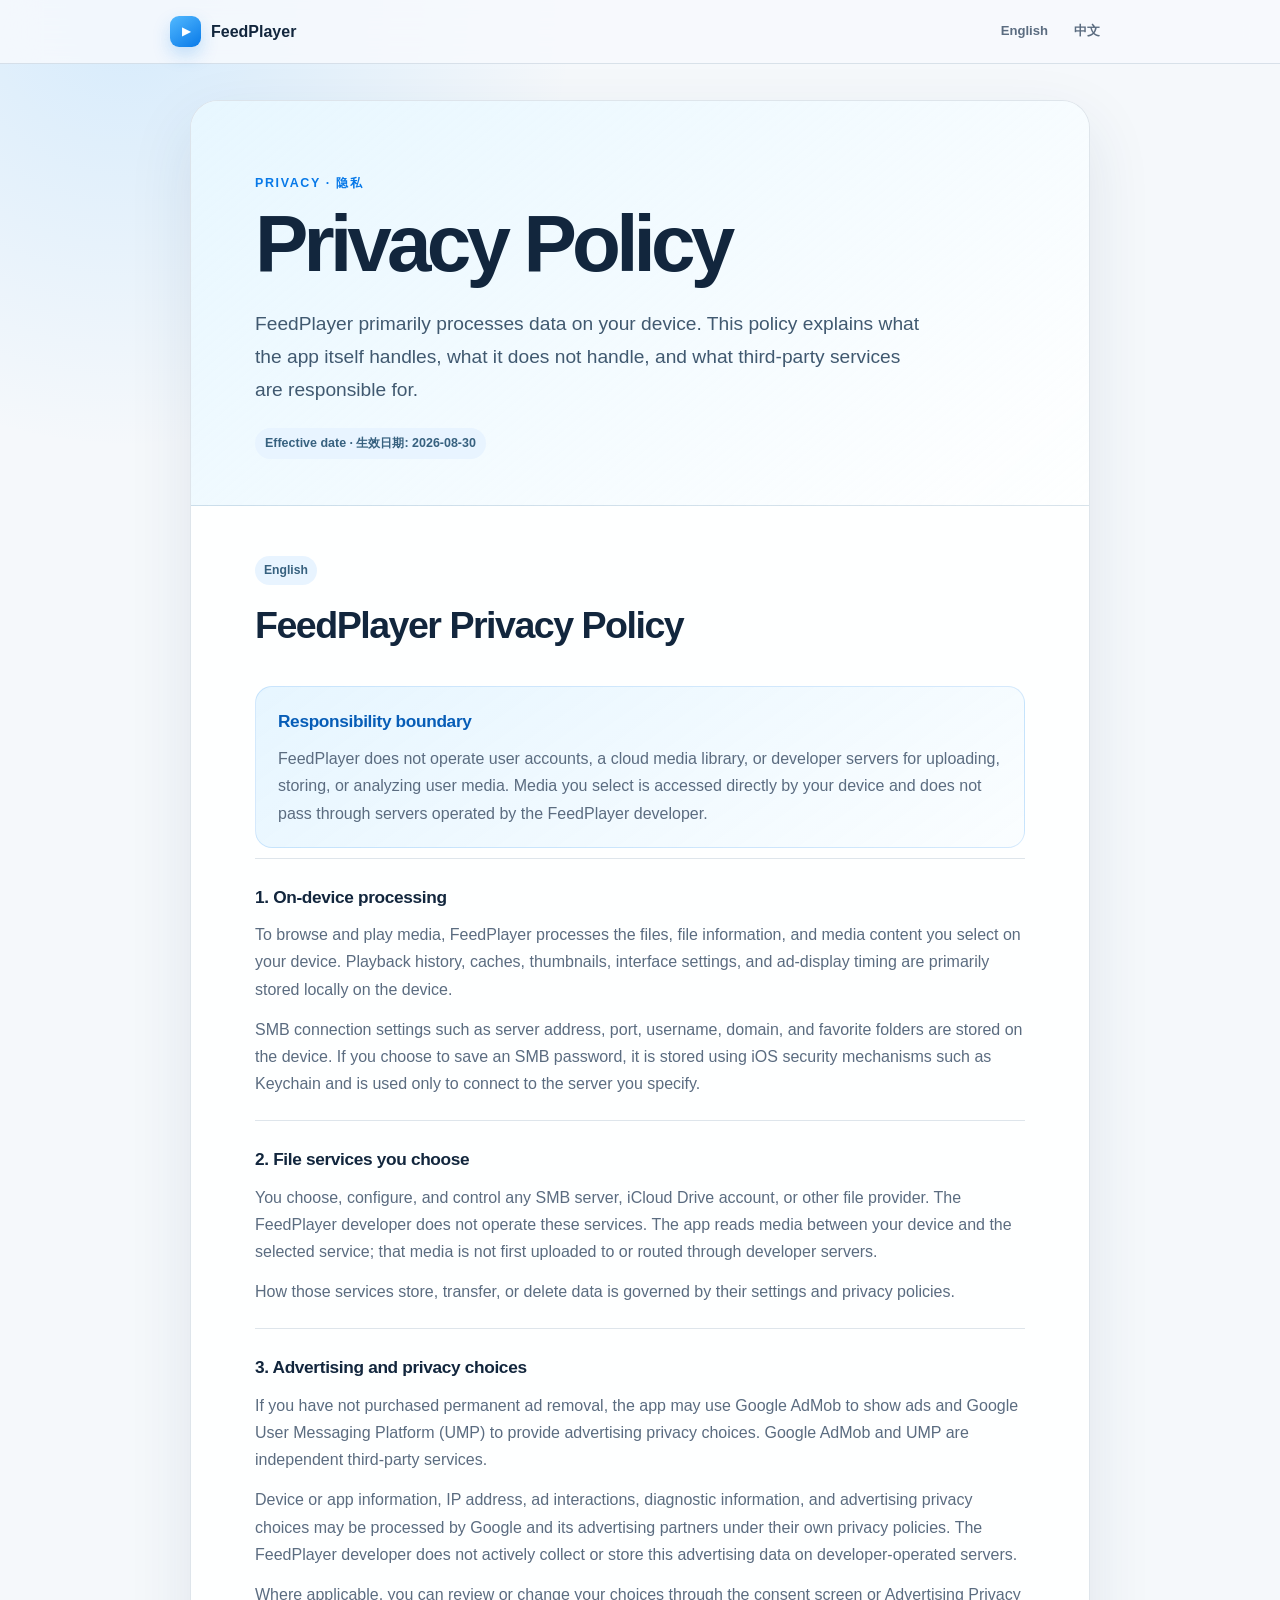
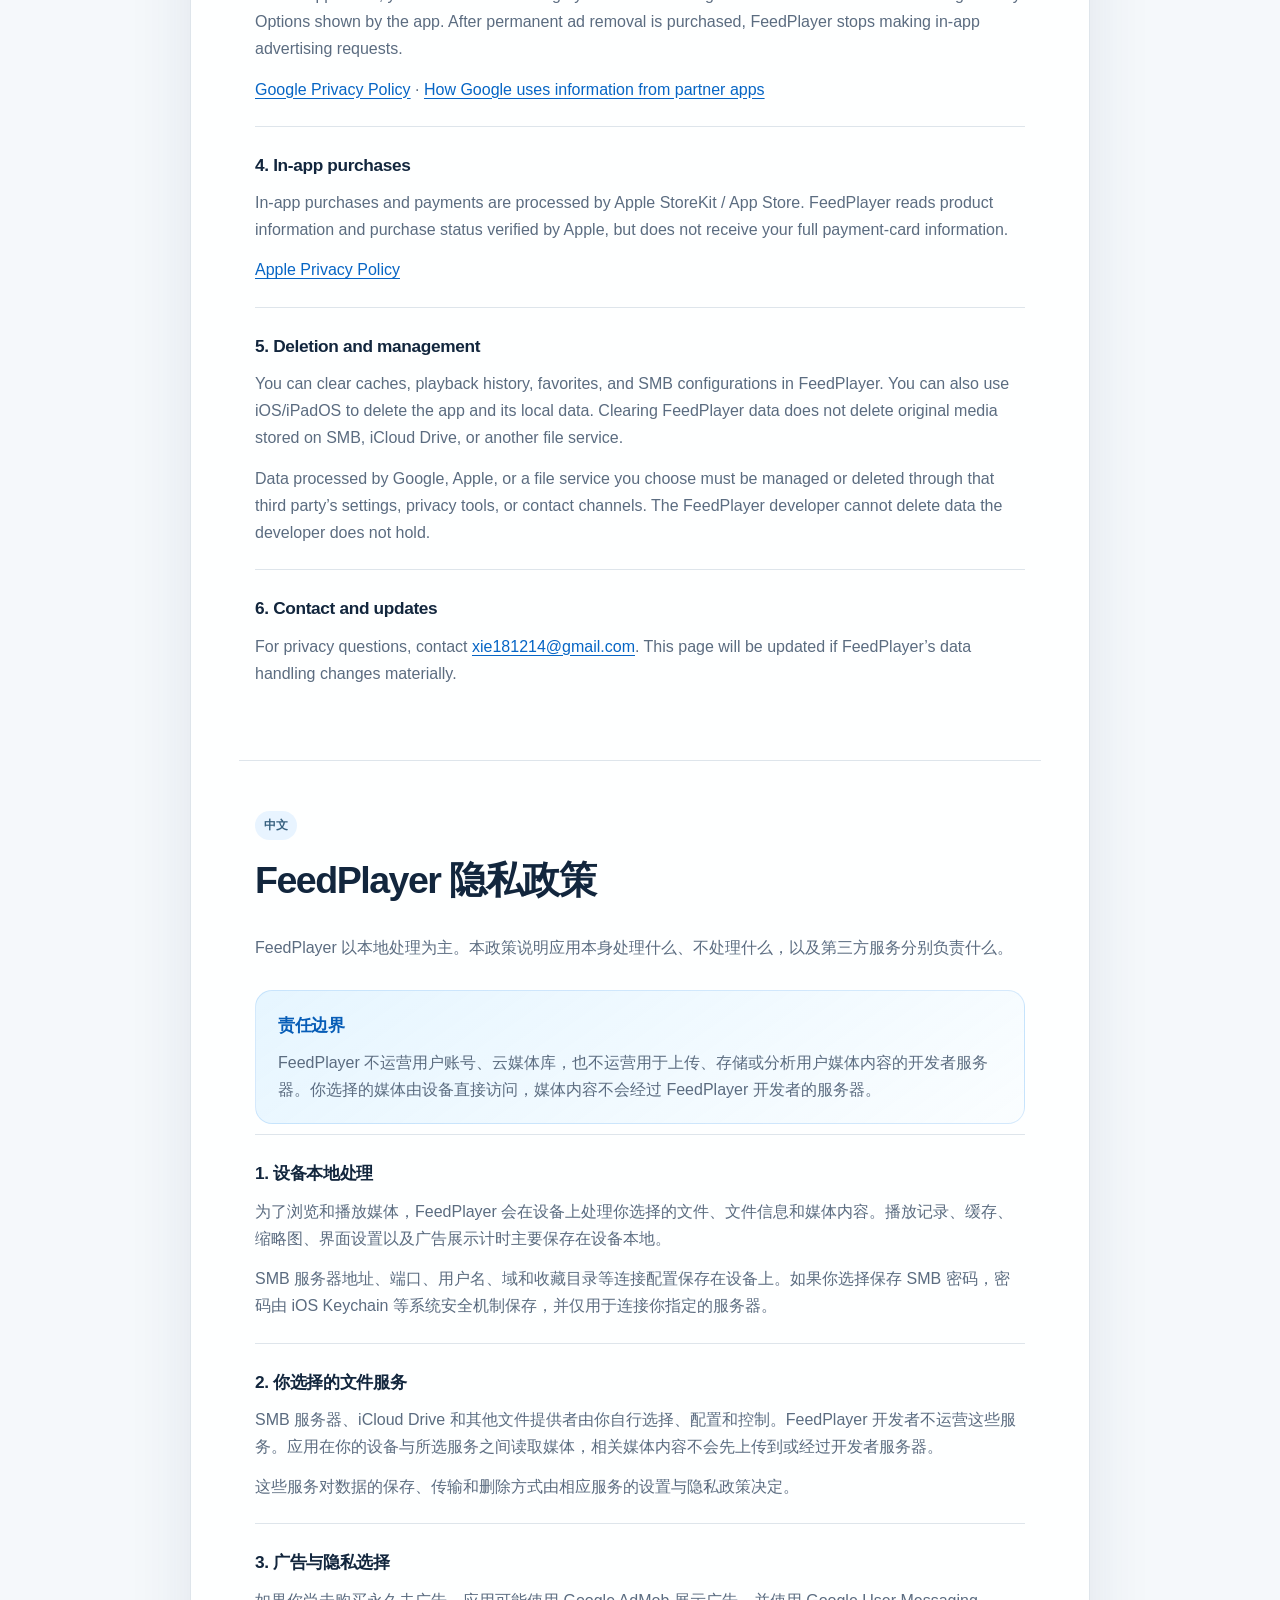
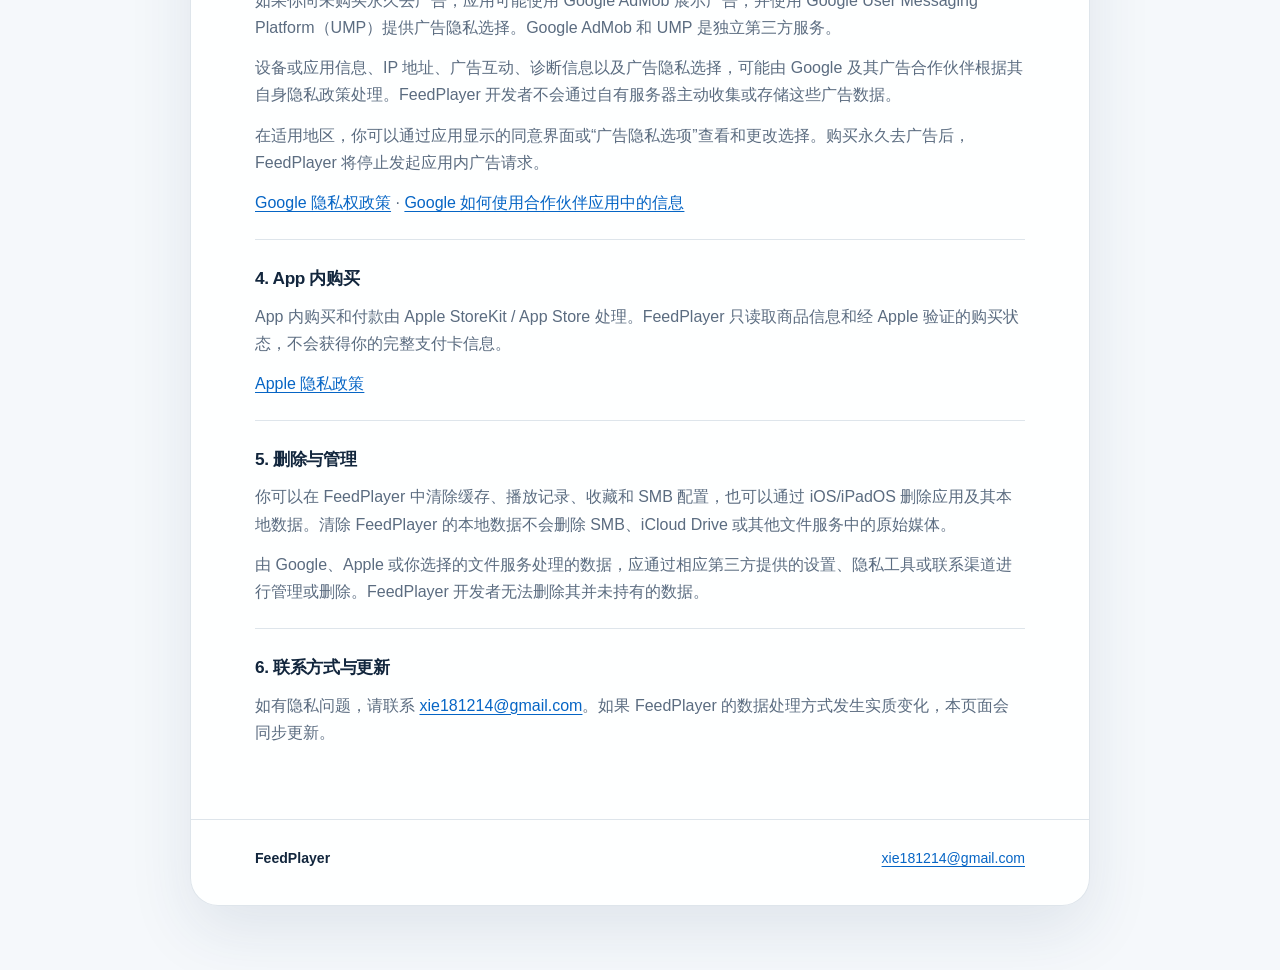
==== commit c4b36560: "Show English first across support pages" ====
--- a/index.html
+++ b/index.html
@@ -1,80 +1,32 @@
 <!doctype html>
-<html lang="zh-Hans">
+<html lang="en">
   <head>
     <meta charset="utf-8" />
     <meta name="viewport" content="width=device-width, initial-scale=1" />
-    <meta name="description" content="FeedPlayer 隐私政策与 Privacy Policy" />
+    <meta name="description" content="FeedPlayer Privacy Policy · 隐私政策" />
     <meta name="color-scheme" content="light dark" />
-    <title>FeedPlayer 隐私政策 · Privacy Policy</title>
+    <title>FeedPlayer Privacy Policy · 隐私政策</title>
     <link rel="stylesheet" href="styles.css" />
   </head>
   <body>
     <header class="topbar">
-      <a class="brand" href="#top" aria-label="FeedPlayer 隐私政策">
+      <a class="brand" href="#top" aria-label="FeedPlayer Privacy Policy">
         <span class="brand-mark" aria-hidden="true">▶</span>
         <span>FeedPlayer</span>
       </a>
-      <nav aria-label="语言导航">
-        <a href="#zh">中文</a>
+      <nav aria-label="Language">
         <a href="#en">English</a>
+        <a href="#zh" lang="zh-Hans">中文</a>
       </nav>
     </header>
 
     <main id="top" class="page">
       <section class="hero">
-        <p class="eyebrow">Privacy · 隐私</p>
+        <p class="eyebrow">Privacy · <span lang="zh-Hans">隐私</span></p>
         <h1>Privacy Policy</h1>
-        <p class="lead">FeedPlayer 以本地处理为主。本政策说明应用本身处理什么、不处理什么，以及第三方服务分别负责什么。</p>
-        <p class="date">生效日期 · Effective date: 2026-08-30</p>
+        <p class="lead">FeedPlayer primarily processes data on your device. This policy explains what the app itself handles, what it does not handle, and what third-party services are responsible for.</p>
+        <p class="date">Effective date · <span lang="zh-Hans">生效日期</span>: 2026-08-30</p>
       </section>
-
-      <article id="zh" lang="zh-Hans">
-        <div class="language-title"><span>中文</span><h2>FeedPlayer 隐私政策</h2></div>
-
-        <section class="highlight">
-          <h3>责任边界</h3>
-          <p>FeedPlayer 不运营用户账号、云媒体库，也不运营用于上传、存储或分析用户媒体内容的开发者服务器。你选择的媒体由设备直接访问，媒体内容不会经过 FeedPlayer 开发者的服务器。</p>
-        </section>
-
-        <section>
-          <h3>1. 设备本地处理</h3>
-          <p>为了浏览和播放媒体，FeedPlayer 会在设备上处理你选择的文件、文件信息和媒体内容。播放记录、缓存、缩略图、界面设置以及广告展示计时主要保存在设备本地。</p>
-          <p>SMB 服务器地址、端口、用户名、域和收藏目录等连接配置保存在设备上。如果你选择保存 SMB 密码，密码由 iOS Keychain 等系统安全机制保存，并仅用于连接你指定的服务器。</p>
-        </section>
-
-        <section>
-          <h3>2. 你选择的文件服务</h3>
-          <p>SMB 服务器、iCloud Drive 和其他文件提供者由你自行选择、配置和控制。FeedPlayer 开发者不运营这些服务。应用在你的设备与所选服务之间读取媒体，相关媒体内容不会先上传到或经过开发者服务器。</p>
-          <p>这些服务对数据的保存、传输和删除方式由相应服务的设置与隐私政策决定。</p>
-        </section>
-
-        <section>
-          <h3>3. 广告与隐私选择</h3>
-          <p>如果你尚未购买永久去广告，应用可能使用 Google AdMob 展示广告，并使用 Google User Messaging Platform（UMP）提供广告隐私选择。Google AdMob 和 UMP 是独立第三方服务。</p>
-          <p>设备或应用信息、IP 地址、广告互动、诊断信息以及广告隐私选择，可能由 Google 及其广告合作伙伴根据其自身隐私政策处理。FeedPlayer 开发者不会通过自有服务器主动收集或存储这些广告数据。</p>
-          <p>在适用地区，你可以通过应用显示的同意界面或“广告隐私选项”查看和更改选择。购买永久去广告后，FeedPlayer 将停止发起应用内广告请求。</p>
-          <p><a href="https://policies.google.com/privacy">Google 隐私权政策</a> · <a href="https://policies.google.com/technologies/partner-sites">Google 如何使用合作伙伴应用中的信息</a></p>
-        </section>
-
-        <section>
-          <h3>4. App 内购买</h3>
-          <p>App 内购买和付款由 Apple StoreKit / App Store 处理。FeedPlayer 只读取商品信息和经 Apple 验证的购买状态，不会获得你的完整支付卡信息。</p>
-          <p><a href="https://www.apple.com/legal/privacy/">Apple 隐私政策</a></p>
-        </section>
-
-        <section>
-          <h3>5. 删除与管理</h3>
-          <p>你可以在 FeedPlayer 中清除缓存、播放记录、收藏和 SMB 配置，也可以通过 iOS/iPadOS 删除应用及其本地数据。清除 FeedPlayer 的本地数据不会删除 SMB、iCloud Drive 或其他文件服务中的原始媒体。</p>
-          <p>由 Google、Apple 或你选择的文件服务处理的数据，应通过相应第三方提供的设置、隐私工具或联系渠道进行管理或删除。FeedPlayer 开发者无法删除其并未持有的数据。</p>
-        </section>
-
-        <section>
-          <h3>6. 联系方式与更新</h3>
-          <p>如有隐私问题，请联系 <a href="mailto:xie181214@gmail.com">xie181214@gmail.com</a>。如果 FeedPlayer 的数据处理方式发生实质变化，本页面会同步更新。</p>
-        </section>
-      </article>
-
-      <hr />
 
       <article id="en" lang="en">
         <div class="language-title"><span>English</span><h2>FeedPlayer Privacy Policy</h2></div>
@@ -122,6 +74,55 @@
         </section>
       </article>
 
+      <hr />
+
+      <article id="zh" lang="zh-Hans">
+        <div class="language-title"><span>中文</span><h2>FeedPlayer 隐私政策</h2></div>
+        <p>FeedPlayer 以本地处理为主。本政策说明应用本身处理什么、不处理什么，以及第三方服务分别负责什么。</p>
+
+        <section class="highlight">
+          <h3>责任边界</h3>
+          <p>FeedPlayer 不运营用户账号、云媒体库，也不运营用于上传、存储或分析用户媒体内容的开发者服务器。你选择的媒体由设备直接访问，媒体内容不会经过 FeedPlayer 开发者的服务器。</p>
+        </section>
+
+        <section>
+          <h3>1. 设备本地处理</h3>
+          <p>为了浏览和播放媒体，FeedPlayer 会在设备上处理你选择的文件、文件信息和媒体内容。播放记录、缓存、缩略图、界面设置以及广告展示计时主要保存在设备本地。</p>
+          <p>SMB 服务器地址、端口、用户名、域和收藏目录等连接配置保存在设备上。如果你选择保存 SMB 密码，密码由 iOS Keychain 等系统安全机制保存，并仅用于连接你指定的服务器。</p>
+        </section>
+
+        <section>
+          <h3>2. 你选择的文件服务</h3>
+          <p>SMB 服务器、iCloud Drive 和其他文件提供者由你自行选择、配置和控制。FeedPlayer 开发者不运营这些服务。应用在你的设备与所选服务之间读取媒体，相关媒体内容不会先上传到或经过开发者服务器。</p>
+          <p>这些服务对数据的保存、传输和删除方式由相应服务的设置与隐私政策决定。</p>
+        </section>
+
+        <section>
+          <h3>3. 广告与隐私选择</h3>
+          <p>如果你尚未购买永久去广告，应用可能使用 Google AdMob 展示广告，并使用 Google User Messaging Platform（UMP）提供广告隐私选择。Google AdMob 和 UMP 是独立第三方服务。</p>
+          <p>设备或应用信息、IP 地址、广告互动、诊断信息以及广告隐私选择，可能由 Google 及其广告合作伙伴根据其自身隐私政策处理。FeedPlayer 开发者不会通过自有服务器主动收集或存储这些广告数据。</p>
+          <p>在适用地区，你可以通过应用显示的同意界面或“广告隐私选项”查看和更改选择。购买永久去广告后，FeedPlayer 将停止发起应用内广告请求。</p>
+          <p><a href="https://policies.google.com/privacy">Google 隐私权政策</a> · <a href="https://policies.google.com/technologies/partner-sites">Google 如何使用合作伙伴应用中的信息</a></p>
+        </section>
+
+        <section>
+          <h3>4. App 内购买</h3>
+          <p>App 内购买和付款由 Apple StoreKit / App Store 处理。FeedPlayer 只读取商品信息和经 Apple 验证的购买状态，不会获得你的完整支付卡信息。</p>
+          <p><a href="https://www.apple.com/legal/privacy/">Apple 隐私政策</a></p>
+        </section>
+
+        <section>
+          <h3>5. 删除与管理</h3>
+          <p>你可以在 FeedPlayer 中清除缓存、播放记录、收藏和 SMB 配置，也可以通过 iOS/iPadOS 删除应用及其本地数据。清除 FeedPlayer 的本地数据不会删除 SMB、iCloud Drive 或其他文件服务中的原始媒体。</p>
+          <p>由 Google、Apple 或你选择的文件服务处理的数据，应通过相应第三方提供的设置、隐私工具或联系渠道进行管理或删除。FeedPlayer 开发者无法删除其并未持有的数据。</p>
+        </section>
+
+        <section>
+          <h3>6. 联系方式与更新</h3>
+          <p>如有隐私问题，请联系 <a href="mailto:xie181214@gmail.com">xie181214@gmail.com</a>。如果 FeedPlayer 的数据处理方式发生实质变化，本页面会同步更新。</p>
+        </section>
+      </article>
+
       <footer>
         <strong>FeedPlayer</strong>
         <a href="mailto:xie181214@gmail.com">xie181214@gmail.com</a>
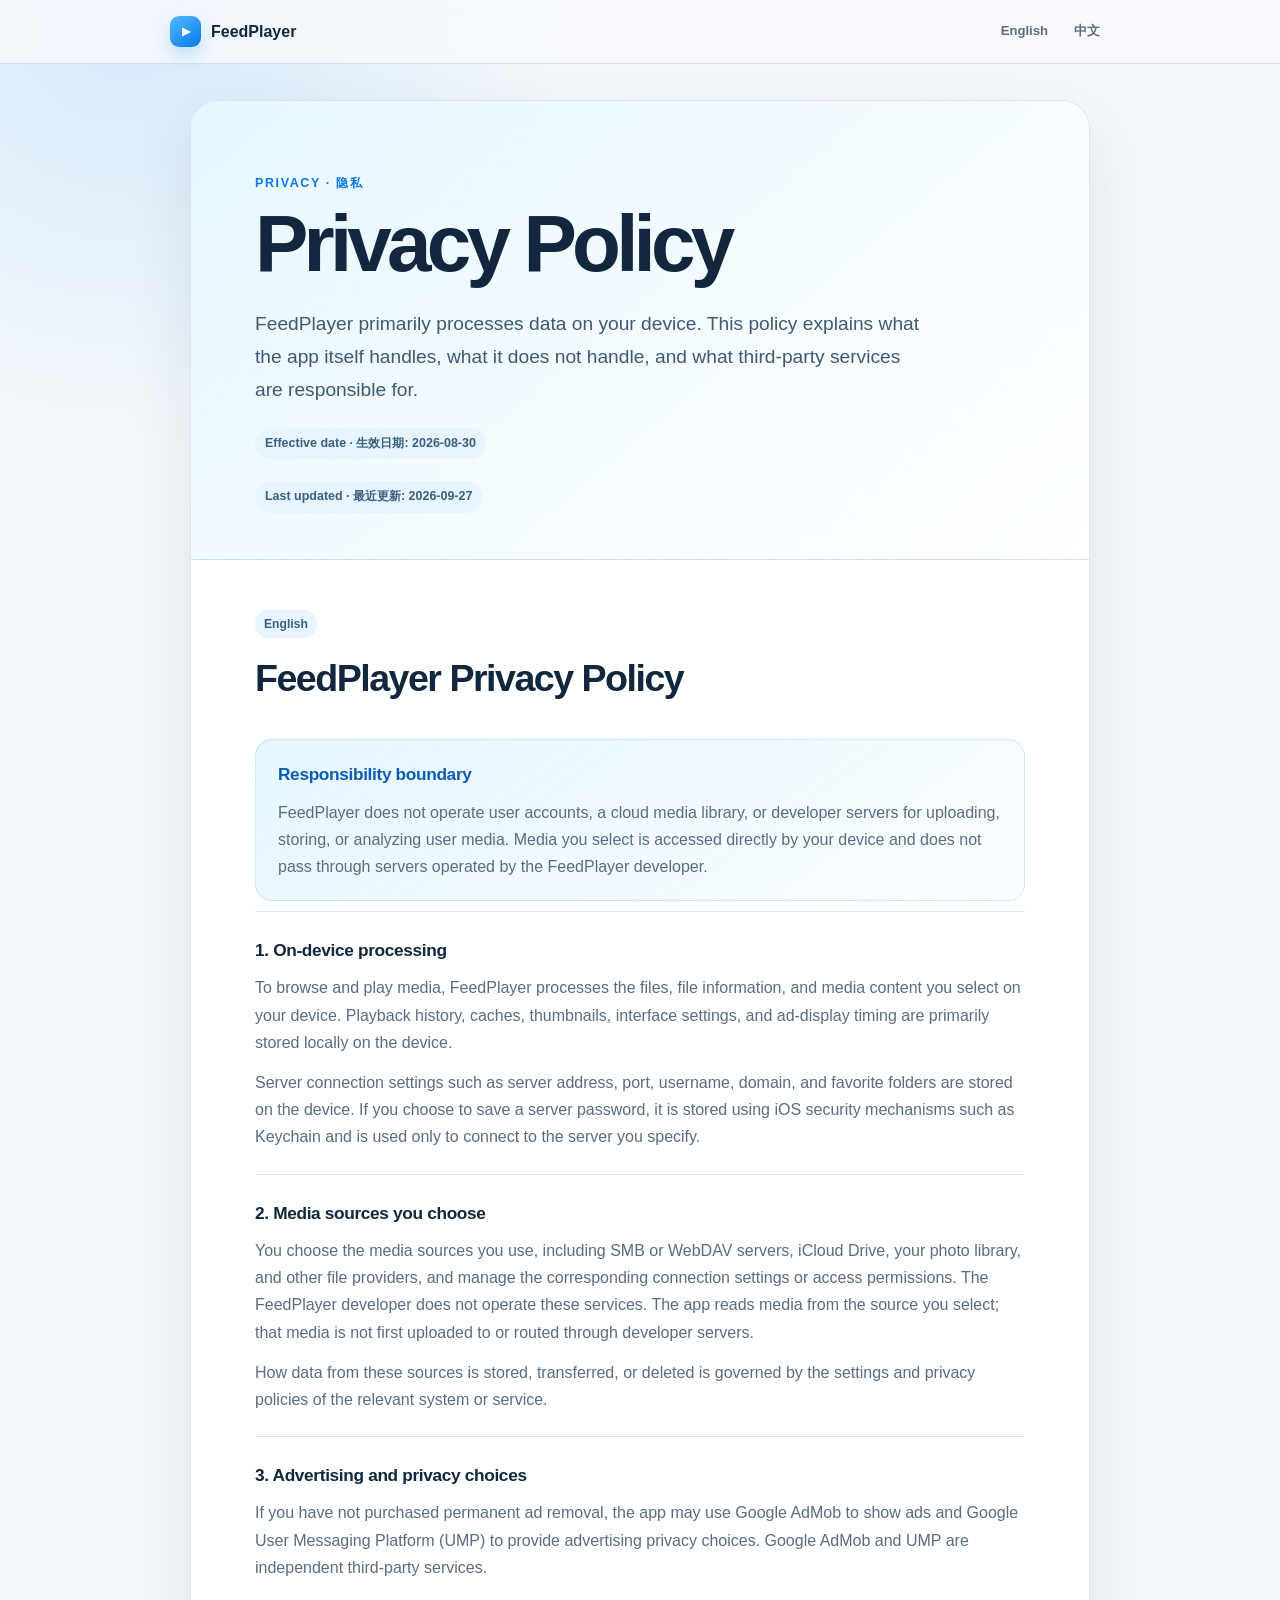
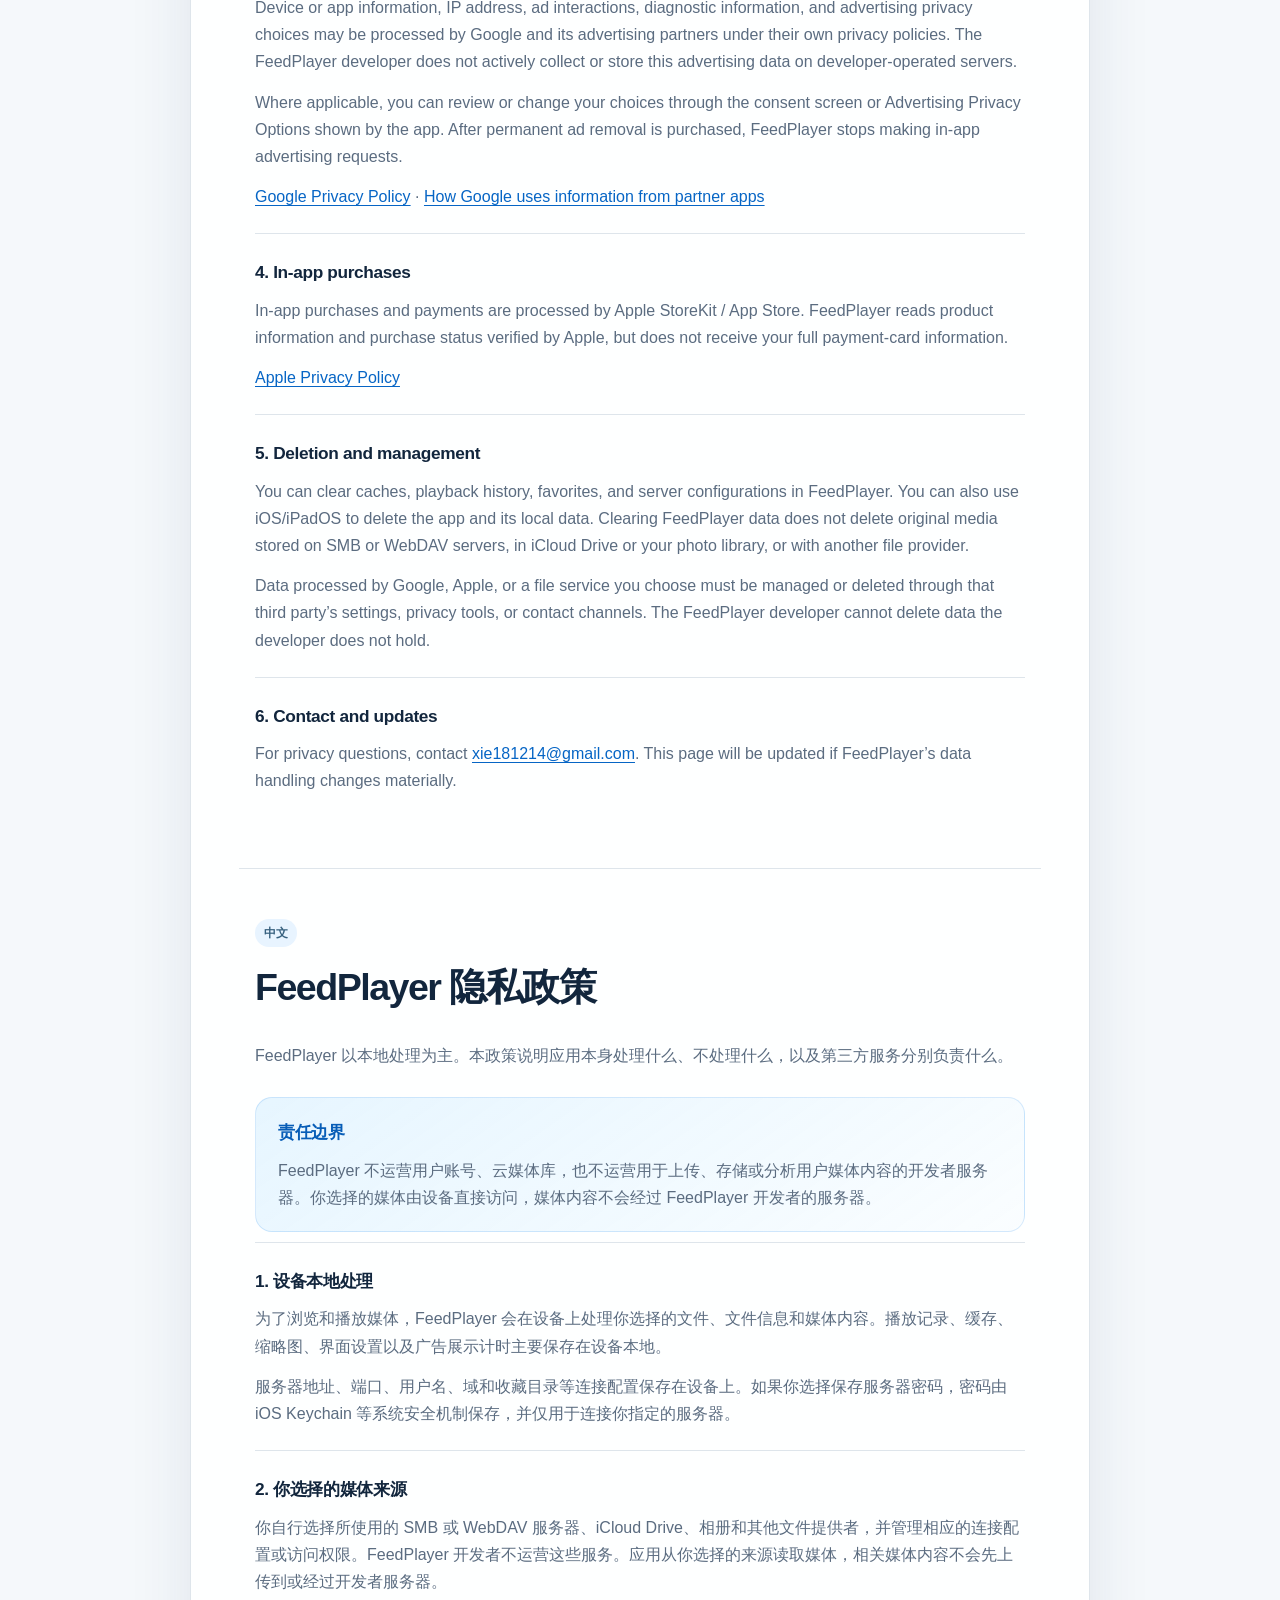
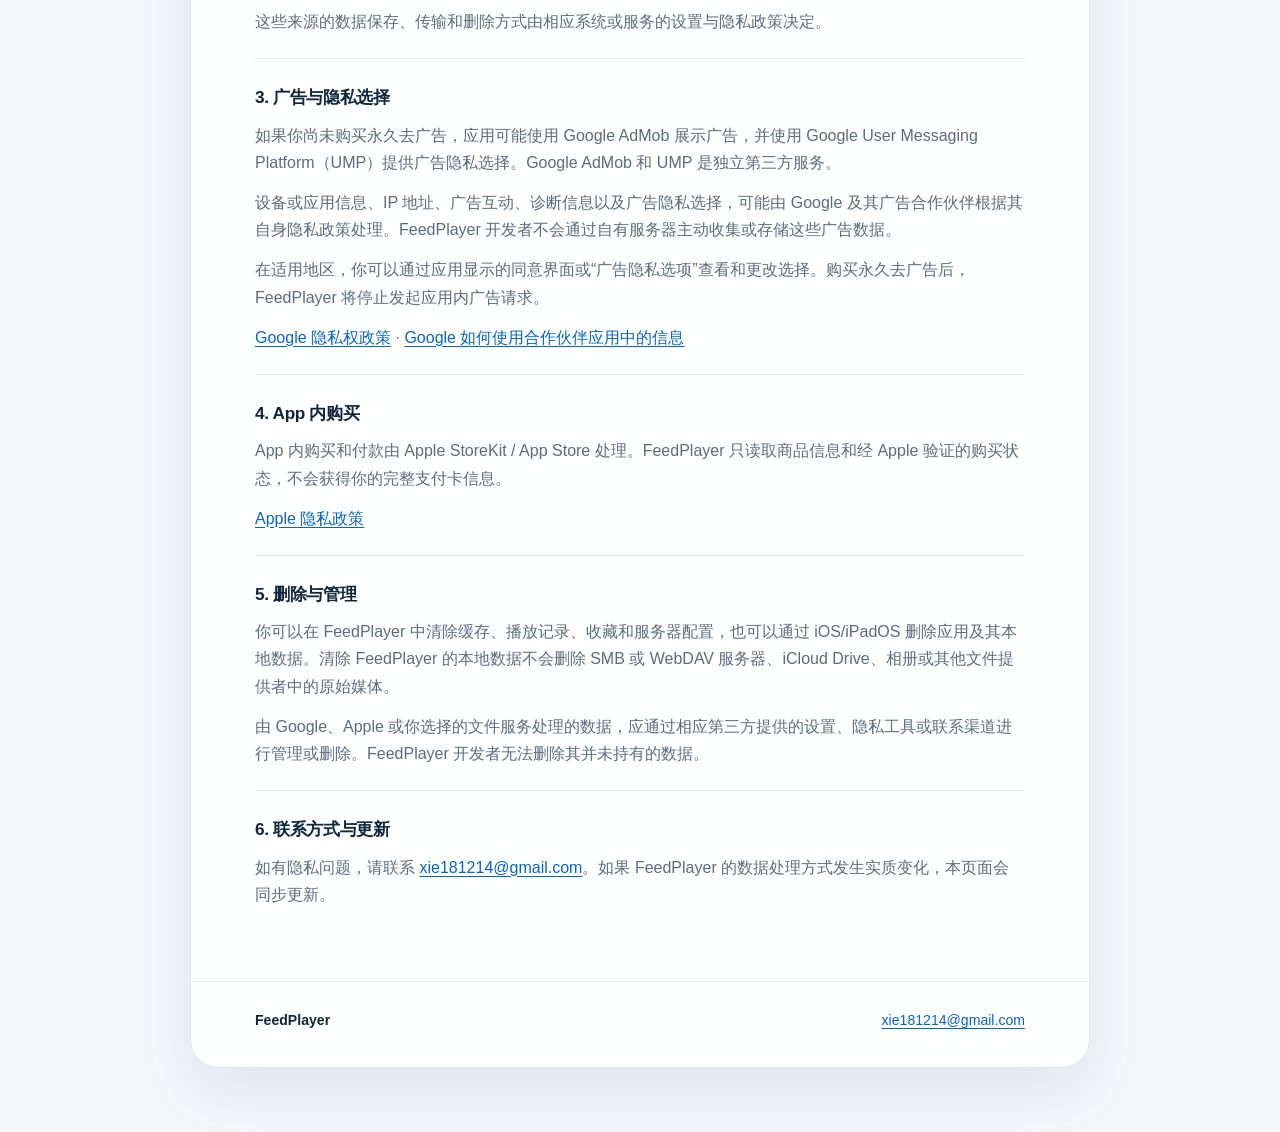
==== commit a5d1e506: "Clarify server credentials and media sources in privacy policy" ====
--- a/index.html
+++ b/index.html
@@ -26,6 +26,7 @@
         <h1>Privacy Policy</h1>
         <p class="lead">FeedPlayer primarily processes data on your device. This policy explains what the app itself handles, what it does not handle, and what third-party services are responsible for.</p>
         <p class="date">Effective date · <span lang="zh-Hans">生效日期</span>: 2026-08-30</p>
+        <p class="date">Last updated · <span lang="zh-Hans">最近更新</span>: 2026-09-27</p>
       </section>
 
       <article id="en" lang="en">
@@ -39,13 +40,13 @@
         <section>
           <h3>1. On-device processing</h3>
           <p>To browse and play media, FeedPlayer processes the files, file information, and media content you select on your device. Playback history, caches, thumbnails, interface settings, and ad-display timing are primarily stored locally on the device.</p>
-          <p>SMB connection settings such as server address, port, username, domain, and favorite folders are stored on the device. If you choose to save an SMB password, it is stored using iOS security mechanisms such as Keychain and is used only to connect to the server you specify.</p>
+          <p>Server connection settings such as server address, port, username, domain, and favorite folders are stored on the device. If you choose to save a server password, it is stored using iOS security mechanisms such as Keychain and is used only to connect to the server you specify.</p>
         </section>
 
         <section>
-          <h3>2. File services you choose</h3>
-          <p>You choose, configure, and control any SMB server, iCloud Drive account, or other file provider. The FeedPlayer developer does not operate these services. The app reads media between your device and the selected service; that media is not first uploaded to or routed through developer servers.</p>
-          <p>How those services store, transfer, or delete data is governed by their settings and privacy policies.</p>
+          <h3>2. Media sources you choose</h3>
+          <p>You choose the media sources you use, including SMB or WebDAV servers, iCloud Drive, your photo library, and other file providers, and manage the corresponding connection settings or access permissions. The FeedPlayer developer does not operate these services. The app reads media from the source you select; that media is not first uploaded to or routed through developer servers.</p>
+          <p>How data from these sources is stored, transferred, or deleted is governed by the settings and privacy policies of the relevant system or service.</p>
         </section>
 
         <section>
@@ -64,7 +65,7 @@
 
         <section>
           <h3>5. Deletion and management</h3>
-          <p>You can clear caches, playback history, favorites, and SMB configurations in FeedPlayer. You can also use iOS/iPadOS to delete the app and its local data. Clearing FeedPlayer data does not delete original media stored on SMB, iCloud Drive, or another file service.</p>
+          <p>You can clear caches, playback history, favorites, and server configurations in FeedPlayer. You can also use iOS/iPadOS to delete the app and its local data. Clearing FeedPlayer data does not delete original media stored on SMB or WebDAV servers, in iCloud Drive or your photo library, or with another file provider.</p>
           <p>Data processed by Google, Apple, or a file service you choose must be managed or deleted through that third party’s settings, privacy tools, or contact channels. The FeedPlayer developer cannot delete data the developer does not hold.</p>
         </section>
 
@@ -88,13 +89,13 @@
         <section>
           <h3>1. 设备本地处理</h3>
           <p>为了浏览和播放媒体，FeedPlayer 会在设备上处理你选择的文件、文件信息和媒体内容。播放记录、缓存、缩略图、界面设置以及广告展示计时主要保存在设备本地。</p>
-          <p>SMB 服务器地址、端口、用户名、域和收藏目录等连接配置保存在设备上。如果你选择保存 SMB 密码，密码由 iOS Keychain 等系统安全机制保存，并仅用于连接你指定的服务器。</p>
+          <p>服务器地址、端口、用户名、域和收藏目录等连接配置保存在设备上。如果你选择保存服务器密码，密码由 iOS Keychain 等系统安全机制保存，并仅用于连接你指定的服务器。</p>
         </section>
 
         <section>
-          <h3>2. 你选择的文件服务</h3>
-          <p>SMB 服务器、iCloud Drive 和其他文件提供者由你自行选择、配置和控制。FeedPlayer 开发者不运营这些服务。应用在你的设备与所选服务之间读取媒体，相关媒体内容不会先上传到或经过开发者服务器。</p>
-          <p>这些服务对数据的保存、传输和删除方式由相应服务的设置与隐私政策决定。</p>
+          <h3>2. 你选择的媒体来源</h3>
+          <p>你自行选择所使用的 SMB 或 WebDAV 服务器、iCloud Drive、相册和其他文件提供者，并管理相应的连接配置或访问权限。FeedPlayer 开发者不运营这些服务。应用从你选择的来源读取媒体，相关媒体内容不会先上传到或经过开发者服务器。</p>
+          <p>这些来源的数据保存、传输和删除方式由相应系统或服务的设置与隐私政策决定。</p>
         </section>
 
         <section>
@@ -113,7 +114,7 @@
 
         <section>
           <h3>5. 删除与管理</h3>
-          <p>你可以在 FeedPlayer 中清除缓存、播放记录、收藏和 SMB 配置，也可以通过 iOS/iPadOS 删除应用及其本地数据。清除 FeedPlayer 的本地数据不会删除 SMB、iCloud Drive 或其他文件服务中的原始媒体。</p>
+          <p>你可以在 FeedPlayer 中清除缓存、播放记录、收藏和服务器配置，也可以通过 iOS/iPadOS 删除应用及其本地数据。清除 FeedPlayer 的本地数据不会删除 SMB 或 WebDAV 服务器、iCloud Drive、相册或其他文件提供者中的原始媒体。</p>
           <p>由 Google、Apple 或你选择的文件服务处理的数据，应通过相应第三方提供的设置、隐私工具或联系渠道进行管理或删除。FeedPlayer 开发者无法删除其并未持有的数据。</p>
         </section>
 
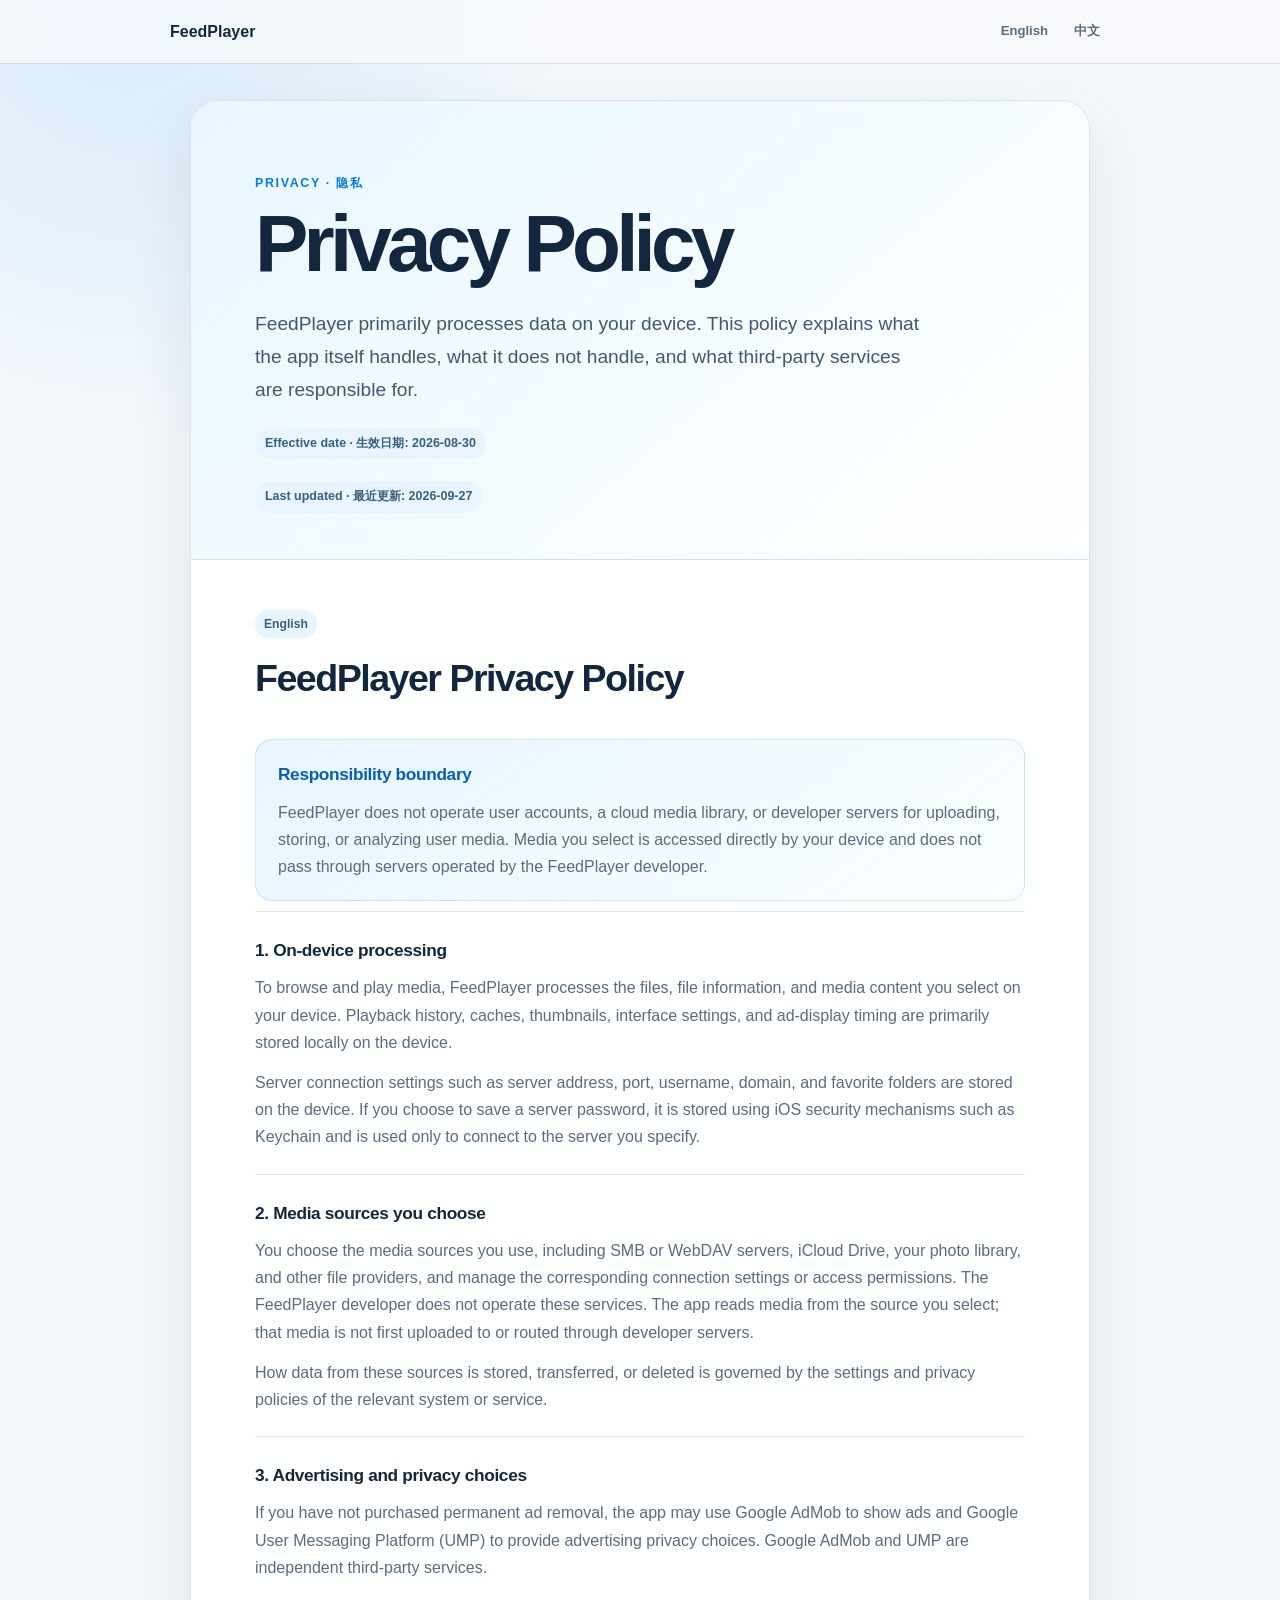
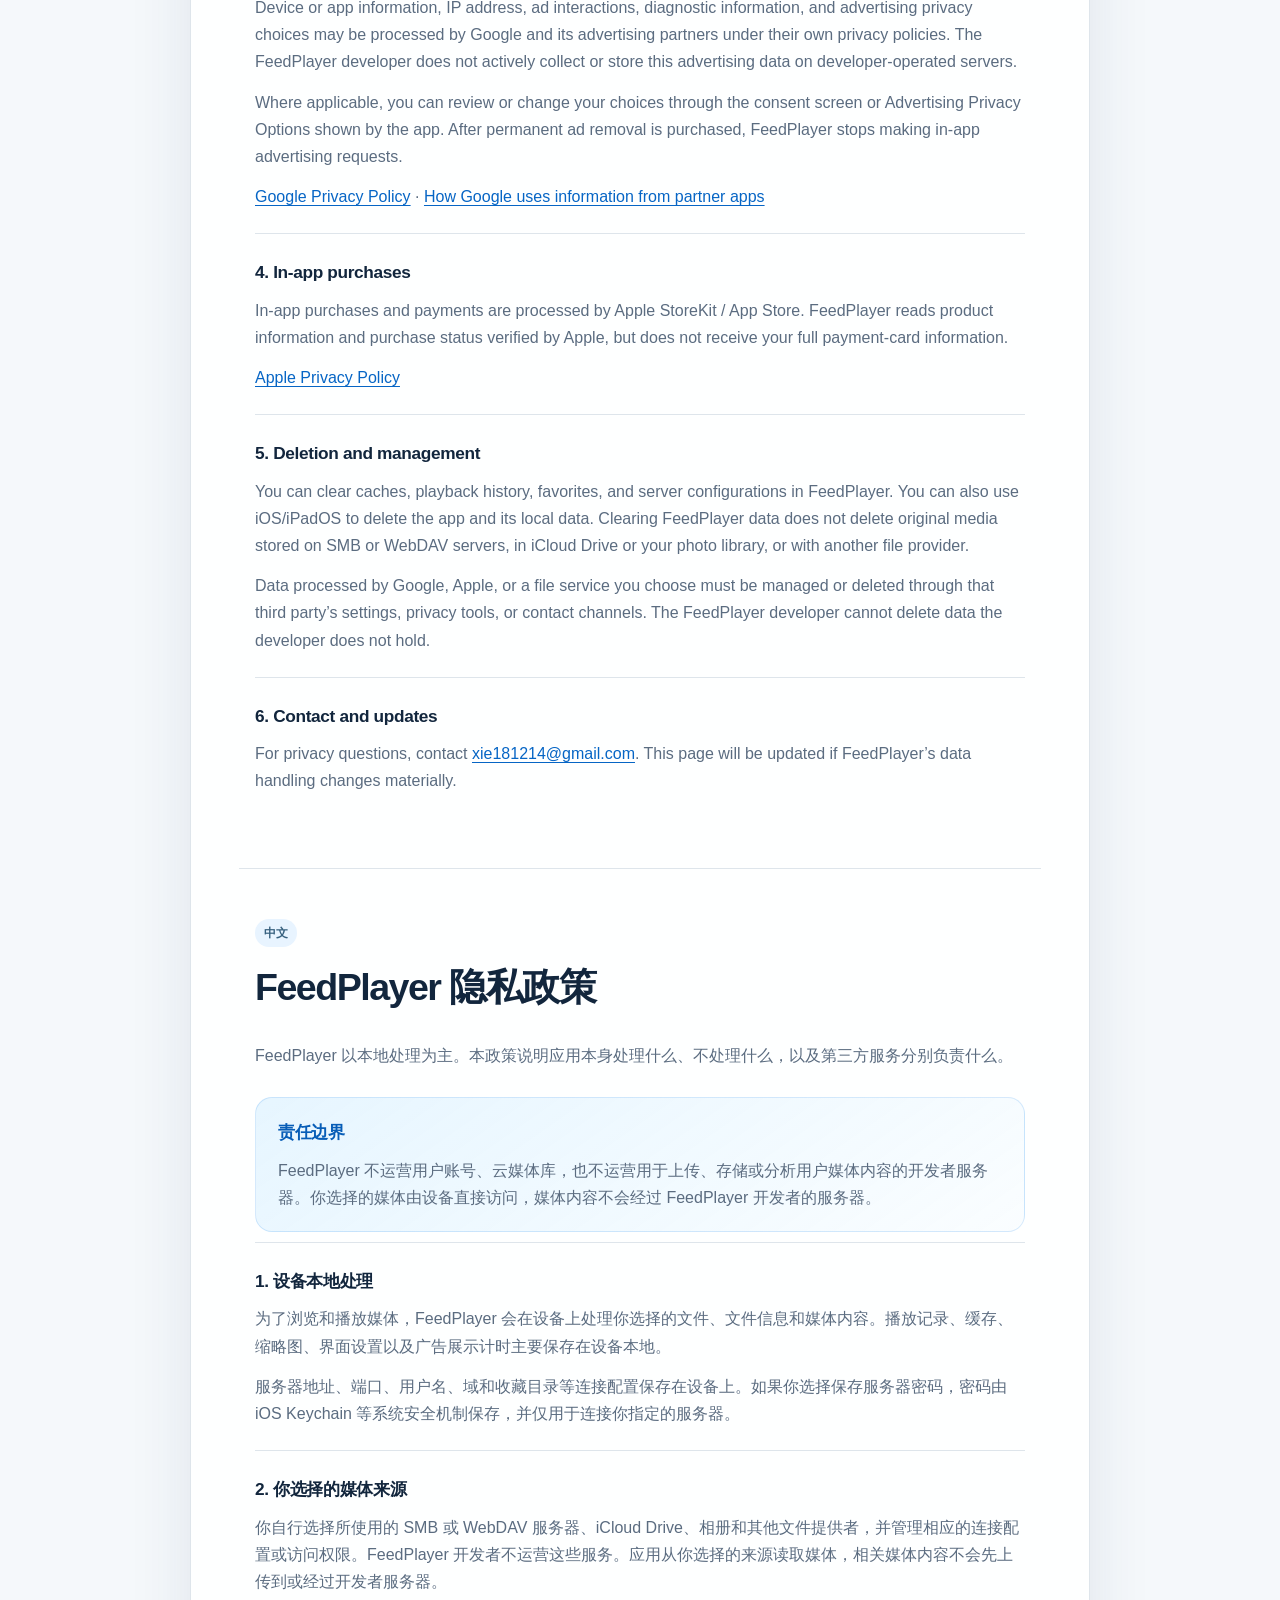
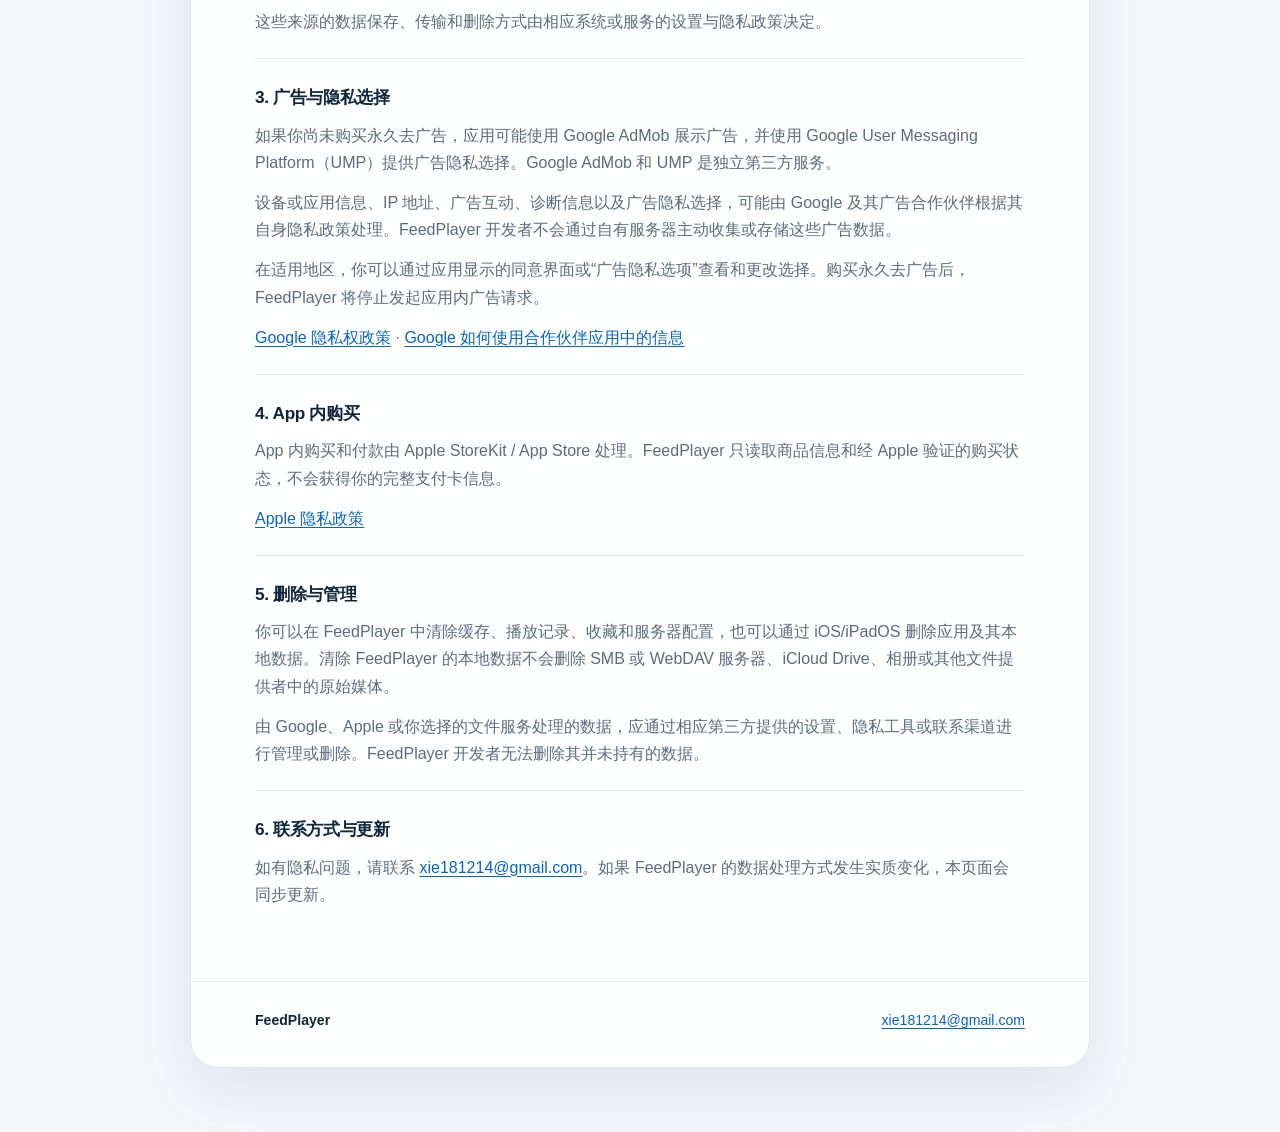
==== commit 573ec772: "Use text-only branding on the privacy policy page" ====
--- a/index.html
+++ b/index.html
@@ -10,10 +10,7 @@
   </head>
   <body>
     <header class="topbar">
-      <a class="brand" href="#top" aria-label="FeedPlayer Privacy Policy">
-        <span class="brand-mark" aria-hidden="true">▶</span>
-        <span>FeedPlayer</span>
-      </a>
+      <a class="brand" href="#top" aria-label="FeedPlayer Privacy Policy">FeedPlayer</a>
       <nav aria-label="Language">
         <a href="#en">English</a>
         <a href="#zh" lang="zh-Hans">中文</a>
--- a/styles.css
+++ b/styles.css
@@ -36,8 +36,7 @@
   background: rgba(247, 250, 253, 0.84);
   backdrop-filter: blur(18px);
 }
-.brand { display: flex; align-items: center; gap: 10px; color: var(--text); font-weight: 750; text-decoration: none; }
-.brand-mark { display: grid; width: 31px; height: 31px; place-items: center; border-radius: 9px; color: white; background: linear-gradient(145deg, #52b9ff, var(--accent)); font-size: 0.7rem; box-shadow: 0 8px 18px rgba(8, 121, 232, 0.22); }
+.brand { color: var(--text); font-weight: 750; text-decoration: none; }
 nav { display: flex; gap: 6px; }
 nav a { padding: 5px 10px; border-radius: 999px; color: var(--muted); font-size: 0.82rem; font-weight: 650; text-decoration: none; }
 nav a:hover { color: var(--accent); background: var(--accent-soft); }
